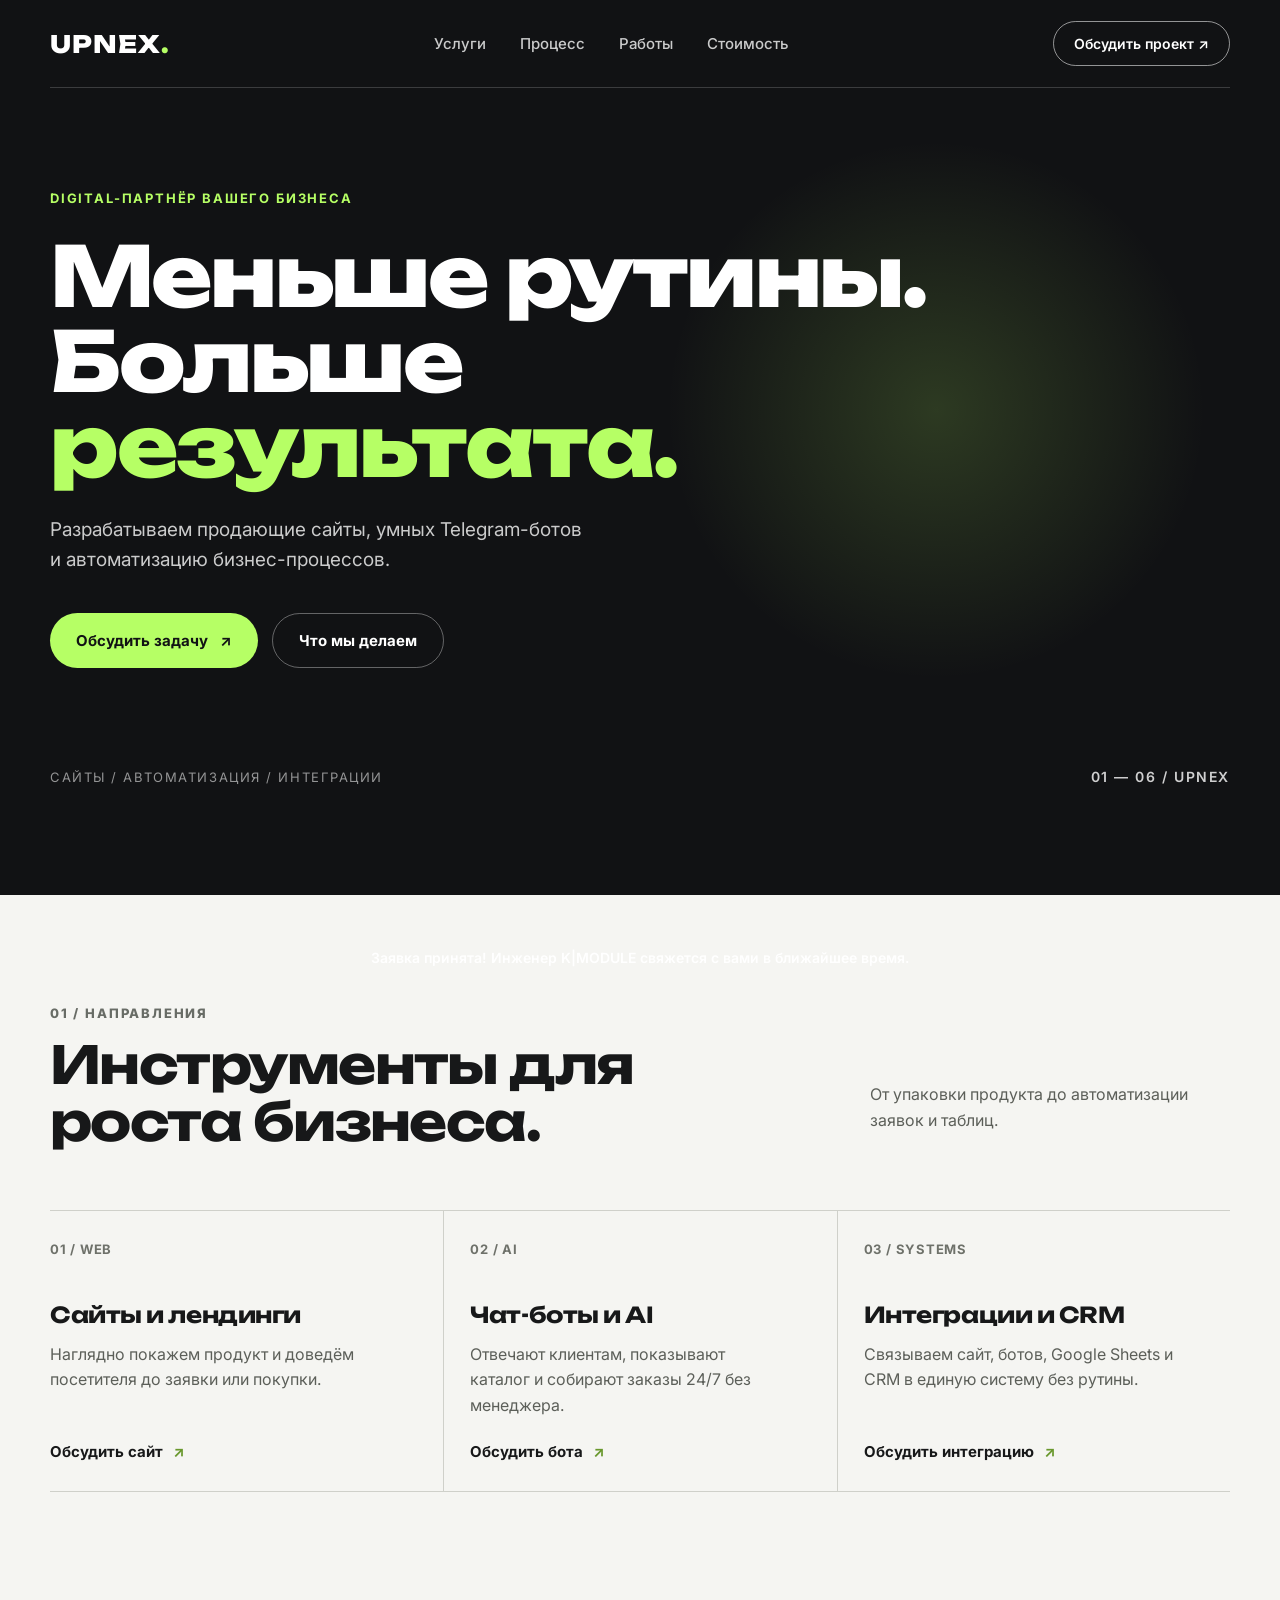
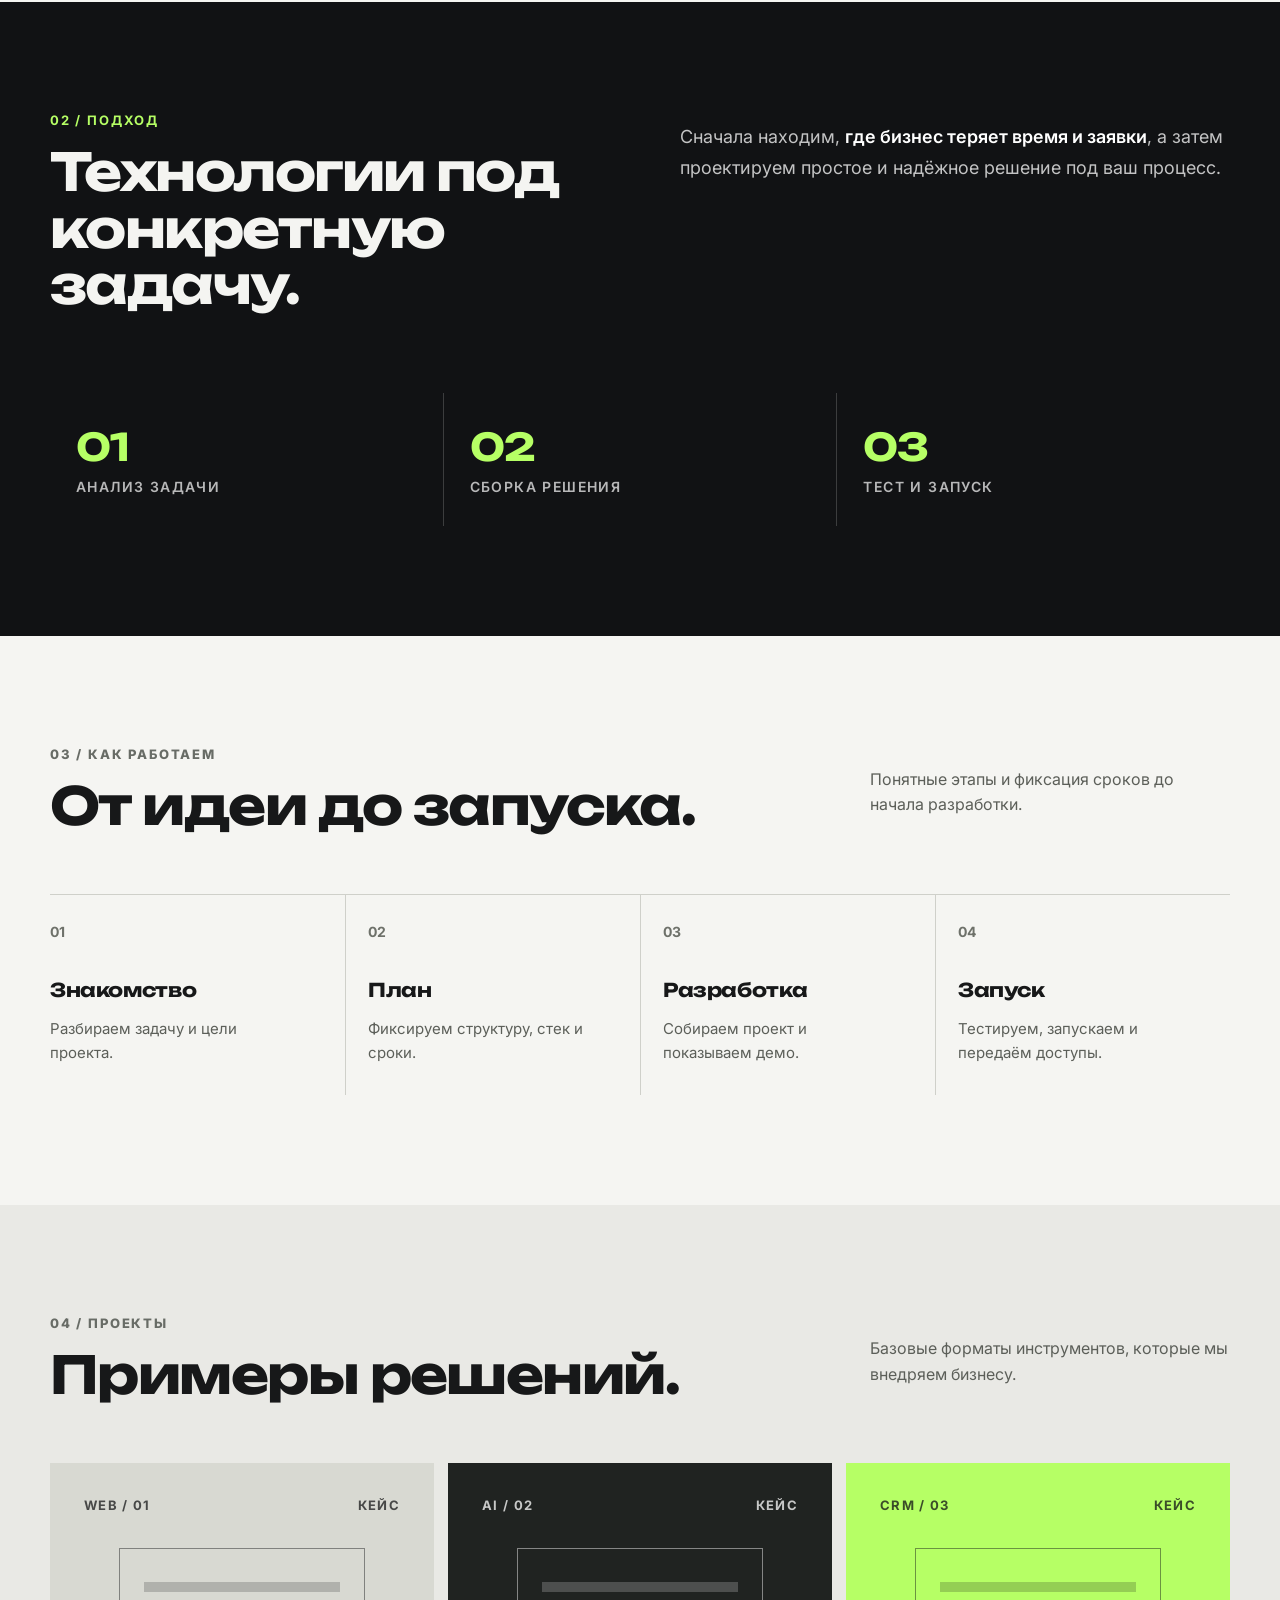
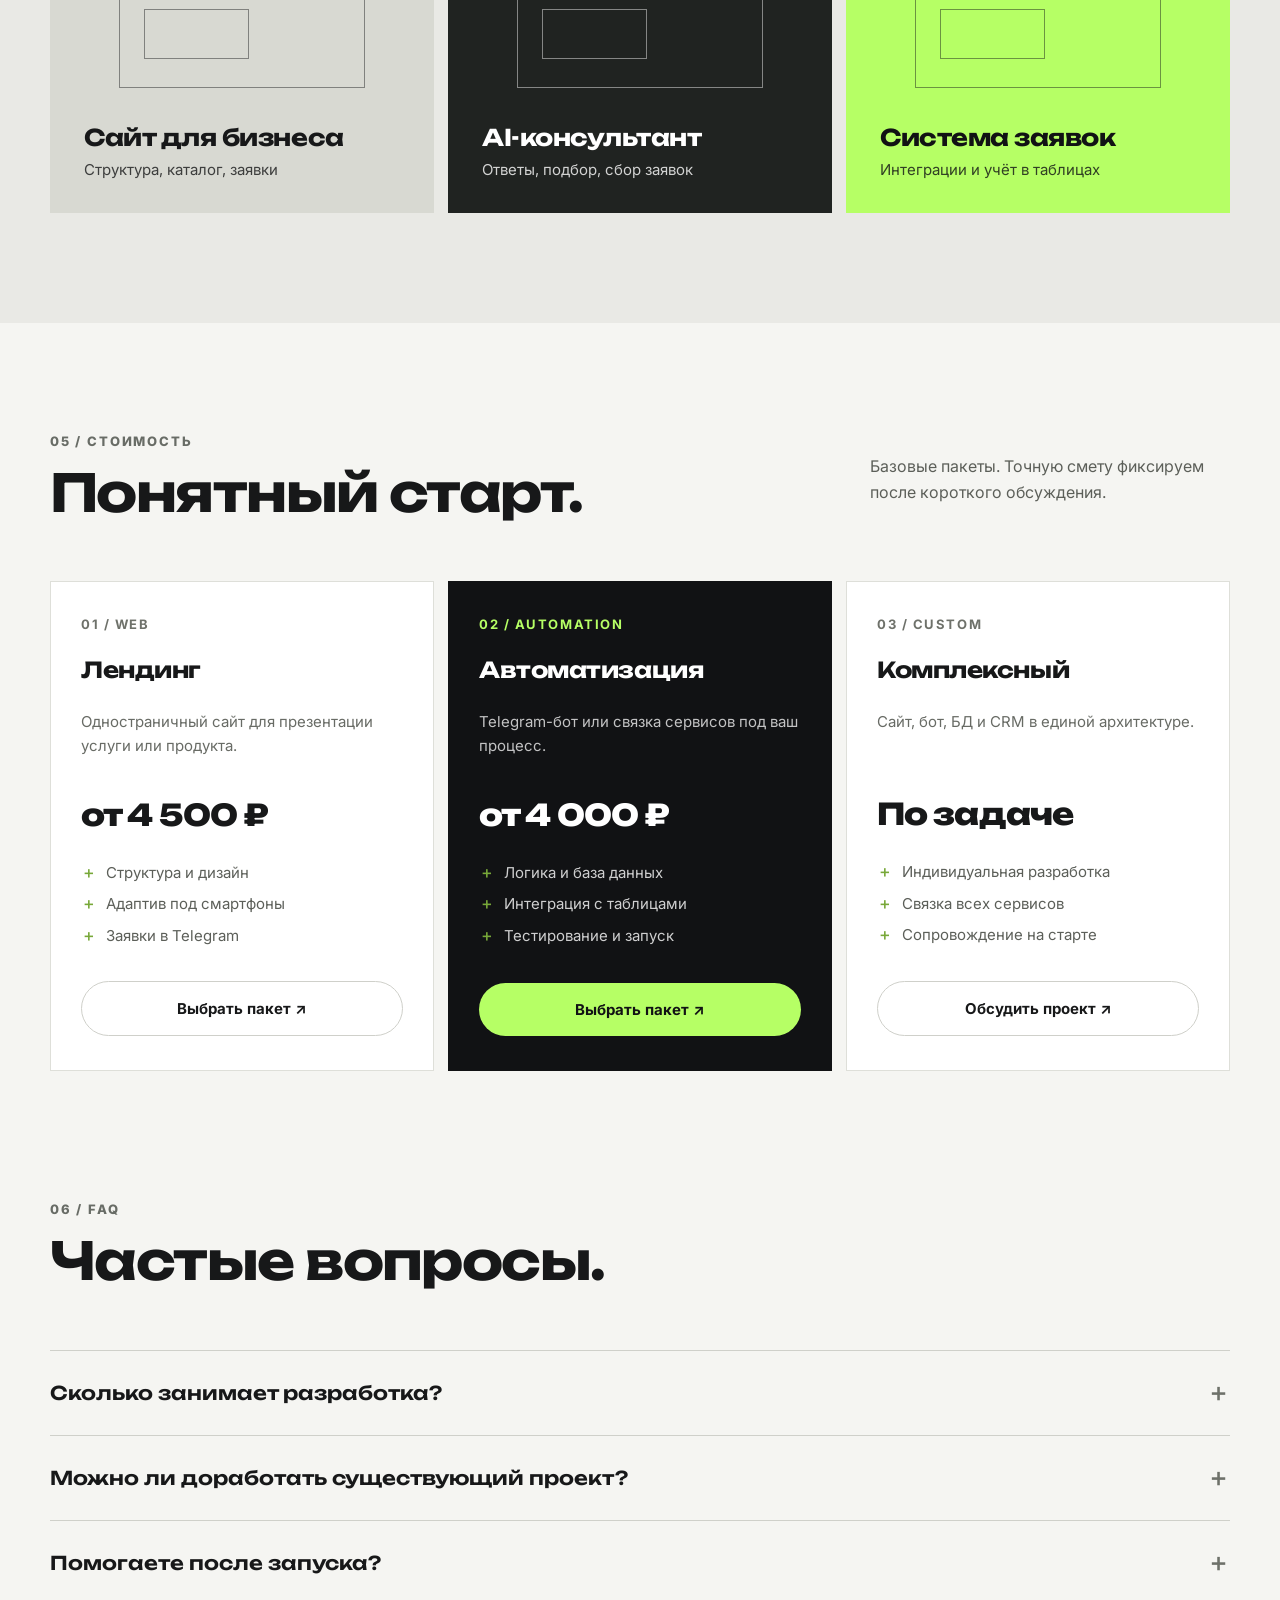
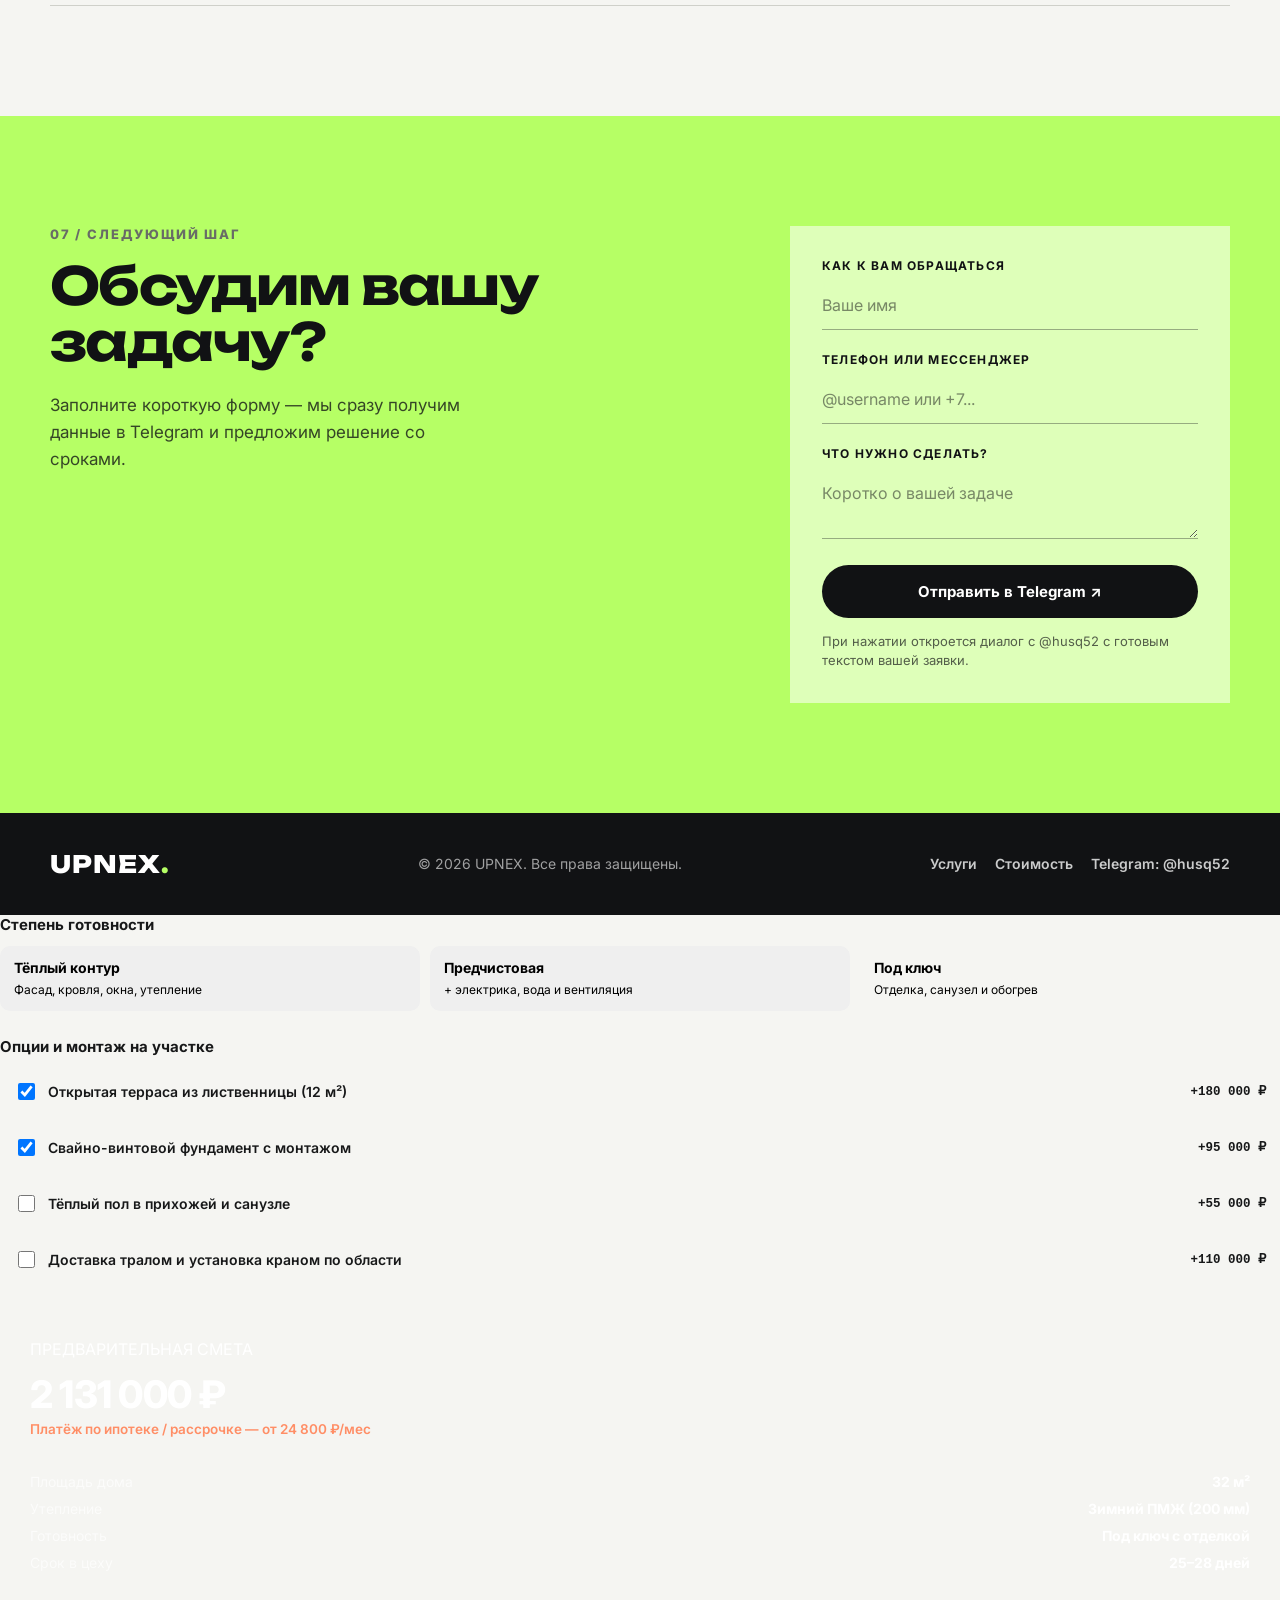
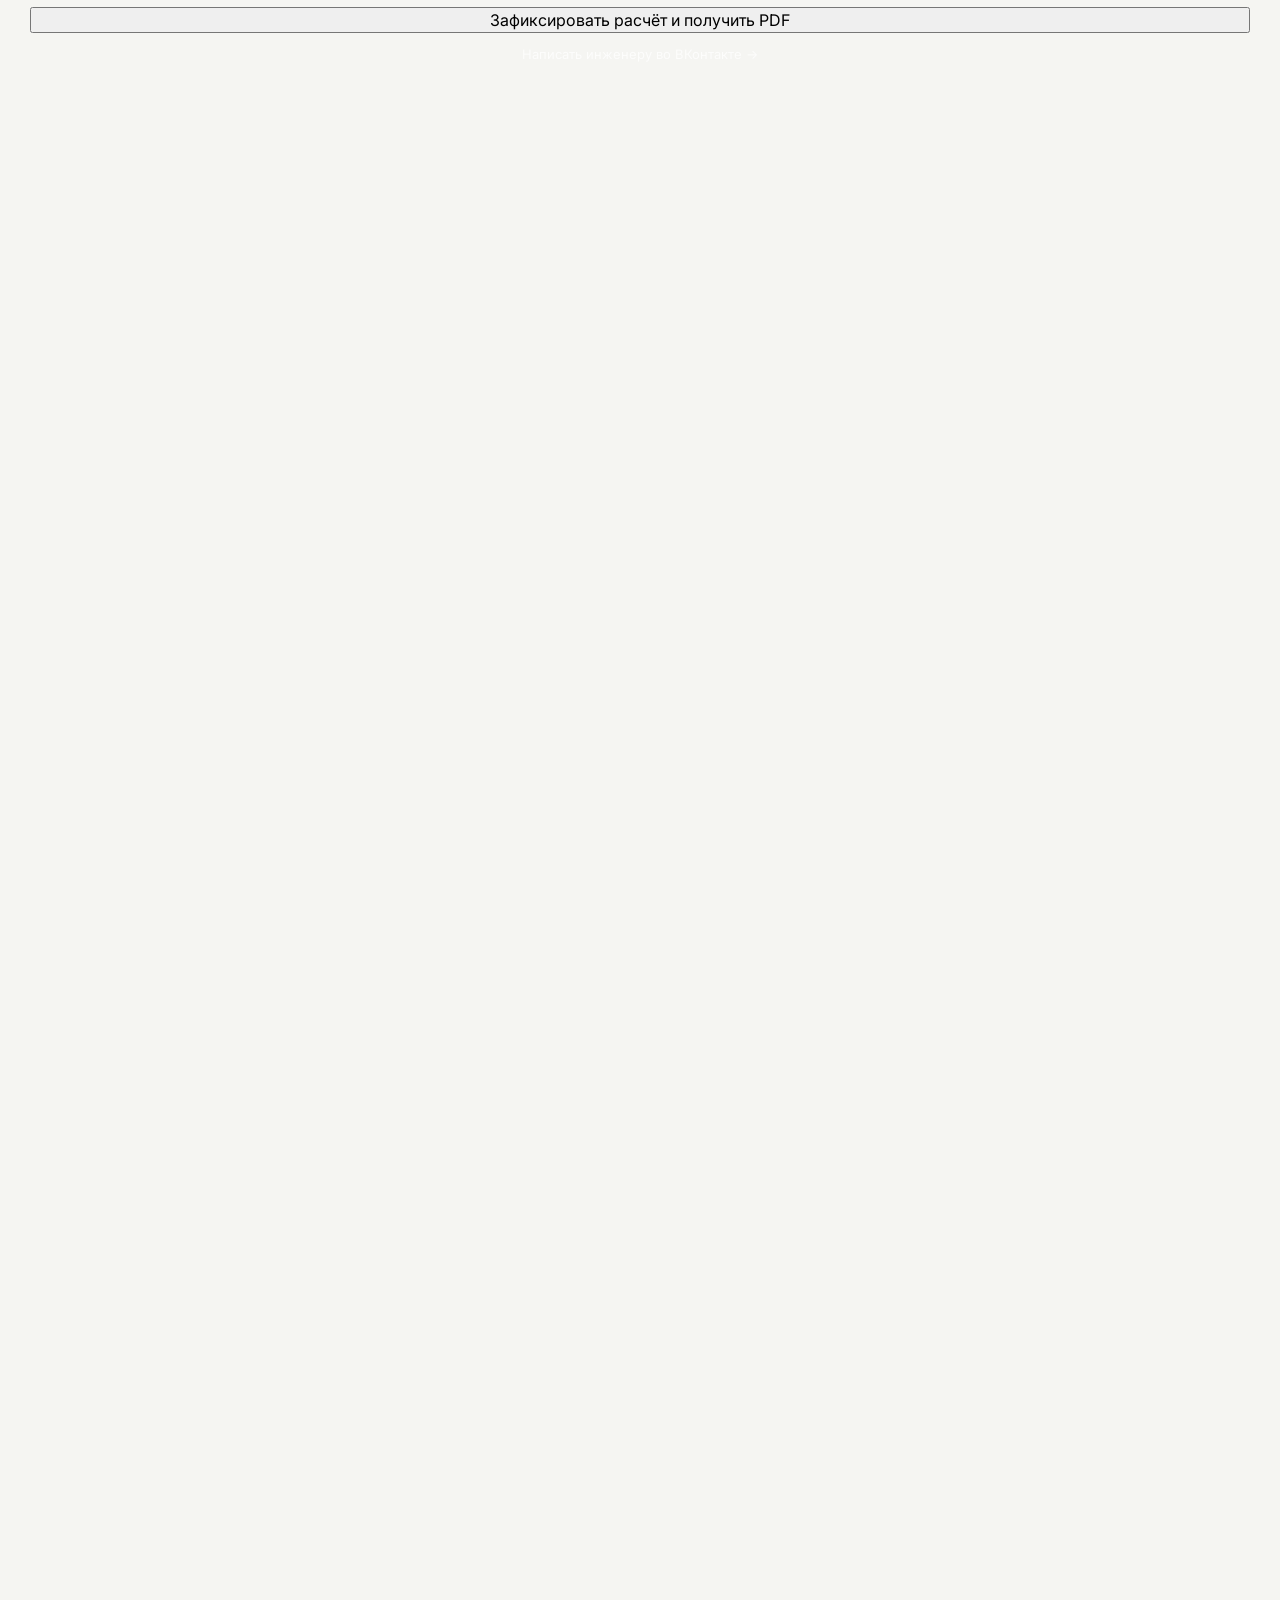
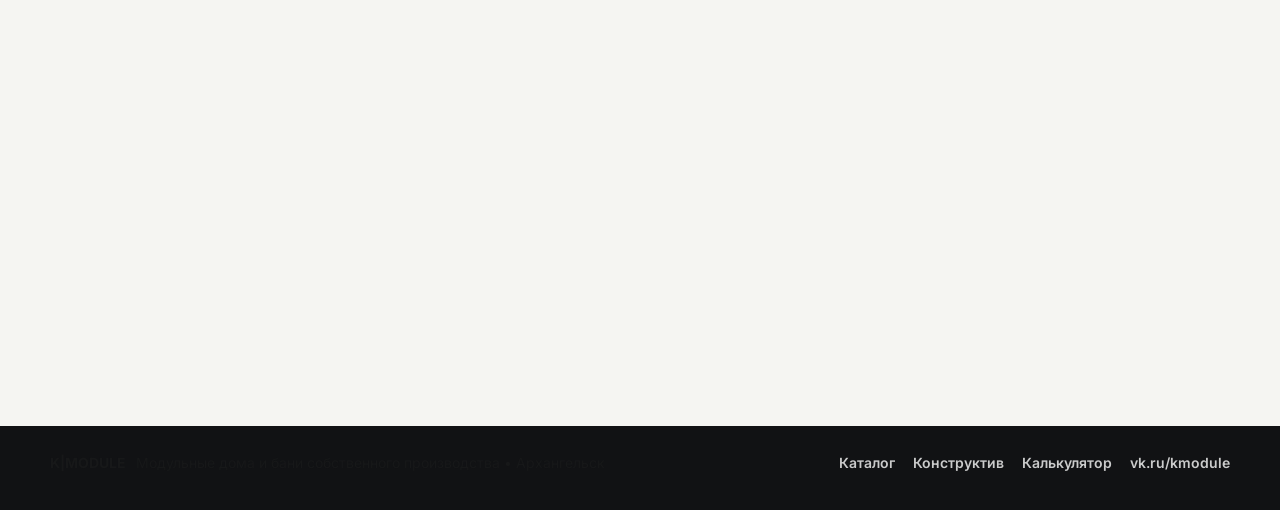
==== index.html @ 7cbc8af2 "Add files via upload" ====
<!DOCTYPE html>
<html lang="ru">
<head>
  <meta charset="UTF-8">
  <meta name="viewport" content="width=device-width, initial-scale=1.0">
  <meta name="description" content="UPNEX — сайты, лендинги и автоматизация бизнес-процессов.">
  <title>UPNEX — Digital, который работает</title>
  <link rel="preconnect" href="https://fonts.googleapis.com">
  <link rel="preconnect" href="https://fonts.gstatic.com" crossorigin>
  <link href="https://fonts.googleapis.com/css2?family=Inter:wght@400;500;600;700&family=Syne:wght@700;800&family=Unbounded:wght@600;700;800&display=swap" rel="stylesheet">
  <link rel="stylesheet" href="style.css">
</head>
<body>
<div id="app">
  <header>
    <div class="container nav">
      <a class="logo" href="#top">UPNEX<span>.</span></a>
      <nav class="nav-links">
        <a href="#services">Услуги</a>
        <a href="#process">Процесс</a>
        <a href="#cases">Работы</a>
        <a href="#prices">Стоимость</a>
      </nav>
      <a class="nav-cta tg-service-link" data-service="Обсуждение проекта" href="https://t.me/husq52" target="_blank" rel="noopener noreferrer">Обсудить проект ↗</a>
    </div>
  </header>

  <main id="top">
    <section class="hero">
      <div class="container">
        <div class="eyebrow">Digital-партнёр вашего бизнеса</div>
        <h1>Меньше рутины.<br>Больше <span>результата.</span></h1>
        <p class="hero-copy">Разрабатываем продающие сайты, умных Telegram-ботов и автоматизацию бизнес-процессов.</p>
        <div class="hero-actions">
          <a class="btn btn-primary tg-service-link" data-service="Консультация по задаче" href="https://t.me/husq52" target="_blank" rel="noopener noreferrer">Обсудить задачу <span>↗</span></a>
          <a class="btn btn-ghost" href="#services">Что мы делаем</a>
        </div>
        <div class="hero-bottom">
          <span>Сайты / Автоматизация / Интеграции</span>
          <span class="hero-index">01 — 06 / UPNEX</span>
        </div>
      </div>
    </section>

    <section class="section section-light" id="services">
      <div class="container">
        <div class="section-head">
          <div>
            <div class="kicker">01 / Направления</div>
            <h2>Инструменты для роста бизнеса.</h2>
          </div>
          <p class="section-intro">От упаковки продукта до автоматизации заявок и таблиц.</p>
        </div>
        <div class="services-grid">
          <article class="service">
            <div class="service-number">01 / WEB</div>
            <h3>Сайты и лендинги</h3>
            <p>Наглядно покажем продукт и доведём посетителя до заявки или покупки.</p>
            <a class="service-link tg-service-link" data-service="Сайты и лендинги" href="https://t.me/husq52" target="_blank" rel="noopener noreferrer">Обсудить сайт <span>↗</span></a>
          </article>
          <article class="service">
            <div class="service-number">02 / AI</div>
            <h3>Чат-боты и AI</h3>
            <p>Отвечают клиентам, показывают каталог и собирают заказы 24/7 без менеджера.</p>
            <a class="service-link tg-service-link" data-service="Чат-боты и AI" href="https://t.me/husq52" target="_blank" rel="noopener noreferrer">Обсудить бота <span>↗</span></a>
          </article>
          <article class="service">
            <div class="service-number">03 / SYSTEMS</div>
            <h3>Интеграции и CRM</h3>
            <p>Связываем сайт, ботов, Google Sheets и CRM в единую систему без рутины.</p>
            <a class="service-link tg-service-link" data-service="Интеграции и CRM" href="https://t.me/husq52" target="_blank" rel="noopener noreferrer">Обсудить интеграцию <span>↗</span></a>
          </article>
        </div>
      </div>
    </section>

    <section class="section section-dark">
      <div class="container">
        <div class="statement">
          <div>
            <div class="eyebrow">02 / Подход</div>
            <h2>Технологии под конкретную задачу.</h2>
          </div>
          <div class="statement-copy">Сначала находим, <strong>где бизнес теряет время и заявки</strong>, а затем проектируем простое и надёжное решение под ваш процесс.</div>
        </div>
        <div class="metrics">
          <div class="metric"><strong>01</strong><span>Анализ задачи</span></div>
          <div class="metric"><strong>02</strong><span>Сборка решения</span></div>
          <div class="metric"><strong>03</strong><span>Тест и запуск</span></div>
        </div>
      </div>
    </section>

    <section class="section section-light" id="process">
      <div class="container">
        <div class="section-head">
          <div>
            <div class="kicker">03 / Как работаем</div>
            <h2>От идеи до запуска.</h2>
          </div>
          <p class="section-intro">Понятные этапы и фиксация сроков до начала разработки.</p>
        </div>
        <div class="steps">
          <article class="step"><div class="step-no">01</div><h3>Знакомство</h3><p>Разбираем задачу и цели проекта.</p></article>
          <article class="step"><div class="step-no">02</div><h3>План</h3><p>Фиксируем структуру, стек и сроки.</p></article>
          <article class="step"><div class="step-no">03</div><h3>Разработка</h3><p>Собираем проект и показываем демо.</p></article>
          <article class="step"><div class="step-no">04</div><h3>Запуск</h3><p>Тестируем, запускаем и передаём доступы.</p></article>
        </div>
      </div>
    </section>

    <section class="section section-muted" id="cases">
      <div class="container">
        <div class="section-head">
          <div>
            <div class="kicker">04 / Проекты</div>
            <h2>Примеры решений.</h2>
          </div>
          <p class="section-intro">Базовые форматы инструментов, которые мы внедряем бизнесу.</p>
        </div>
        <div class="work-grid">
          <article class="work-card">
            <div class="work-top"><span>WEB / 01</span><span>Кейс</span></div>
            <div class="work-visual"></div>
            <div><h3>Сайт для бизнеса</h3><p>Структура, каталог, заявки</p></div>
          </article>
          <article class="work-card">
            <div class="work-top"><span>AI / 02</span><span>Кейс</span></div>
            <div class="work-visual"></div>
            <div><h3>AI-консультант</h3><p>Ответы, подбор, сбор заявок</p></div>
          </article>
          <article class="work-card">
            <div class="work-top"><span>CRM / 03</span><span>Кейс</span></div>
            <div class="work-visual"></div>
            <div><h3>Система заявок</h3><p>Интеграции и учёт в таблицах</p></div>
          </article>
        </div>
      </div>
    </section>

    <section class="section section-light" id="prices">
      <div class="container">
        <div class="section-head">
          <div>
            <div class="kicker">05 / Стоимость</div>
            <h2>Понятный старт.</h2>
          </div>
          <p class="section-intro">Базовые пакеты. Точную смету фиксируем после короткого обсуждения.</p>
        </div>
        <div class="pricing-grid">
          <article class="price-card">
            <div class="price-label">01 / Web</div>
            <h3>Лендинг</h3>
            <p class="price-desc">Одностраничный сайт для презентации услуги или продукта.</p>
            <div class="price">от 4 500 ₽</div>
            <ul>
              <li>Структура и дизайн</li>
              <li>Адаптив под смартфоны</li>
              <li>Заявки в Telegram</li>
            </ul>
            <a class="btn btn-ghost btn-light-card tg-service-link" data-service="Лендинг (от 4 500 ₽)" href="https://t.me/husq52" target="_blank" rel="noopener noreferrer">Выбрать пакет ↗</a>
          </article>
          <article class="price-card featured">
            <div class="price-label">02 / Automation</div>
            <h3>Автоматизация</h3>
            <p class="price-desc">Telegram-бот или связка сервисов под ваш процесс.</p>
            <div class="price">от 4 000 ₽</div>
            <ul>
              <li>Логика и база данных</li>
              <li>Интеграция с таблицами</li>
              <li>Тестирование и запуск</li>
            </ul>
            <a class="btn btn-primary tg-service-link" data-service="Автоматизация (от 4 000 ₽)" href="https://t.me/husq52" target="_blank" rel="noopener noreferrer">Выбрать пакет ↗</a>
          </article>
          <article class="price-card">
            <div class="price-label">03 / Custom</div>
            <h3>Комплексный</h3>
            <p class="price-desc">Сайт, бот, БД и CRM в единой архитектуре.</p>
            <div class="price">По задаче</div>
            <ul>
              <li>Индивидуальная разработка</li>
              <li>Связка всех сервисов</li>
              <li>Сопровождение на старте</li>
            </ul>
            <a class="btn btn-ghost btn-light-card tg-service-link" data-service="Комплексное решение" href="https://t.me/husq52" target="_blank" rel="noopener noreferrer">Обсудить проект ↗</a>
          </article>
        </div>
      </div>
    </section>

    <section class="section section-light section-faq">
      <div class="container">
        <div class="section-head">
          <div>
            <div class="kicker">06 / FAQ</div>
            <h2>Частые вопросы.</h2>
          </div>
        </div>
        <div class="faq-list">
          <div class="faq-item">
            <button class="faq-q"><span>Сколько занимает разработка?</span><span>＋</span></button>
            <div class="faq-a">Лендинг или базовый бот — от 2 до 5 дней. Точный срок называем до старта работ.</div>
          </div>
          <div class="faq-item">
            <button class="faq-q"><span>Можно ли доработать существующий проект?</span><span>＋</span></button>
            <div class="faq-a">Да. Обновим дизайн сайта, подключим базу данных SQLite, Google Sheets или CRM к вашему боту.</div>
          </div>
          <div class="faq-item">
            <button class="faq-q"><span>Помогаете после запуска?</span><span>＋</span></button>
            <div class="faq-a">Да. Передаём все исходники, помогаем с размещением на хостинге и остаёмся на связи.</div>
          </div>
        </div>
      </div>
    </section>

    <section class="contact" id="contact">
      <div class="container contact-layout">
        <div>
          <div class="kicker">07 / Следующий шаг</div>
          <h2>Обсудим вашу задачу?</h2>
          <p class="contact-copy">Заполните короткую форму — мы сразу получим данные в Telegram и предложим решение со сроками.</p>
        </div>
        <form class="form" id="leadForm">
          <label for="name">Как к вам обращаться</label>
          <input id="name" name="name" placeholder="Ваше имя" required>
          <label for="contactWay">Телефон или мессенджер</label>
          <input id="contactWay" name="contact" placeholder="@username или +7..." required>
          <label for="task">Что нужно сделать?</label>
          <textarea id="task" name="task" placeholder="Коротко о вашей задаче" required></textarea>
          <button class="btn" type="submit">Отправить в Telegram ↗</button>
          <div class="form-note">При нажатии откроется диалог с @husq52 с готовым текстом вашей заявки.</div>
        </form>
      </div>
    </section>
  </main>

  <footer>
    <div class="container footer-row">
      <a class="logo" href="#top">UPNEX<span>.</span></a>
      <div class="footer-meta">© 2026 UPNEX. Все права защищены.</div>
      <div class="footer-links">
        <a href="#services">Услуги</a>
        <a href="#prices">Стоимость</a>
        <a href="https://t.me/husq52" target="_blank" rel="noopener noreferrer">Telegram: @husq52</a>
      </div>
    </div>
  </footer>
</div>

<script>
var TG_USERNAME = "husq52";

// 1. Все кнопки услуг и пакетов ведут в @husq52 с нужным шаблоном текста
document.querySelectorAll(".tg-service-link").forEach(function (link) {
  var serviceName = link.getAttribute("data-service") || "Разработка проекта";
  var text = "Здравствуйте, заинтересовала данная услуга: " + serviceName + ", расскажите поподробнее по деталям и срокам";
  link.href = "https://t.me/" + TG_USERNAME + "?text=" + encodeURIComponent(text);
});

// 2. Раскрытие вопросов в FAQ
document.querySelectorAll(".faq-q").forEach(function (button) {
  button.addEventListener("click", function () {
    button.parentElement.classList.toggle("open");
  });
});

// 3. Нижняя форма собирает введённые данные и отправляет их в сообщение @husq52
var form = document.getElementById("leadForm");
form.addEventListener("submit", function (event) {
  event.preventDefault();
  var name = document.getElementById("name").value.trim();
  var contactWay = document.getElementById("contactWay").value.trim();
  var task = document.getElementById("task").value.trim();

  var formMessage = "Здравствуйте! Заявка с сайта UPNEX:\n\n" +
    "Имя: " + name + "\n" +
    "Контакт: " + contactWay + "\n" +
    "Задача: " + task;

  var tgUrl = "https://t.me/" + TG_USERNAME + "?text=" + encodeURIComponent(formMessage);
  window.open(tgUrl, "_blank");
});
</script>
</body>
</html>
      <div class="calc-block">
              <div class="calc-block-head">
                <span>Степень готовности</span>
              </div>
              <div class="choice-grid" id="finishGroup">
                <button type="button" class="choice-card" data-rate="42000" data-name="Тёплый контур">
                  <strong>Тёплый контур</strong>
                  <span>Фасад, кровля, окна, утепление</span>
                </button>
                <button type="button" class="choice-card" data-rate="49000" data-name="Предчистовая">
                  <strong>Предчистовая</strong>
                  <span>+ электрика, вода и вентиляция</span>
                </button>
                <button type="button" class="choice-card active" data-rate="58000" data-name="Под ключ с отделкой">
                  <strong>Под ключ</strong>
                  <span>Отделка, санузел и обогрев</span>
                </button>
              </div>
            </div>

            <div class="calc-block">
              <div class="calc-block-head">
                <span>Опции и монтаж на участке</span>
              </div>
              <div class="addons-stack" id="addonsList">
                <label class="addon-item">
                  <span class="addon-check">
                    <input type="checkbox" value="180000" checked />
                    <span>Открытая терраса из лиственницы (12 м²)</span>
                  </span>
                  <b>+180 000 ₽</b>
                </label>
                <label class="addon-item">
                  <span class="addon-check">
                    <input type="checkbox" value="95000" checked />
                    <span>Свайно-винтовой фундамент с монтажом</span>
                  </span>
                  <b>+95 000 ₽</b>
                </label>
                <label class="addon-item">
                  <span class="addon-check">
                    <input type="checkbox" value="55000" />
                    <span>Тёплый пол в прихожей и санузле</span>
                  </span>
                  <b>+55 000 ₽</b>
                </label>
                <label class="addon-item">
                  <span class="addon-check">
                    <input type="checkbox" value="110000" />
                    <span>Доставка тралом и установка краном по области</span>
                  </span>
                  <b>+110 000 ₽</b>
                </label>
              </div>
            </div>
          </div>

          <aside class="calc-receipt" aria-label="Итог расчёта">
            <div class="receipt-top">
              <span class="mono-tag dark">ПРЕДВАРИТЕЛЬНАЯ СМЕТА</span>
              <div class="receipt-sum" id="calcTotal">2 131 000 ₽</div>
              <div class="receipt-sub" id="calcMonthly">Платёж по ипотеке / рассрочке — от 24 800 ₽/мес</div>
            </div>

            <dl class="receipt-list">
              <div><dt>Площадь дома</dt><dd id="sumArea">32 м²</dd></div>
              <div><dt>Утепление</dt><dd id="sumSeason">Зимний ПМЖ (200 мм)</dd></div>
              <div><dt>Готовность</dt><dd id="sumFinish">Под ключ с отделкой</dd></div>
              <div><dt>Срок в цеху</dt><dd id="sumDays">25–28 дней</dd></div>
            </dl>

            <button type="button" class="btn-main receipt-btn" id="sendCalcBtn">
              Зафиксировать расчёт и получить PDF
            </button>
            <a href="https://vk.ru/kmodule" target="_blank" rel="noopener" class="receipt-vk">
              Написать инженеру во ВКонтакте →
            </a>
          </aside>
        </div>
      </div>
    </section>

    <!-- ================= ЭТАПЫ РАБОТЫ ================= -->
    <section class="section section-tinted" id="process">
      <div class="container">
        <div class="section-header reveal-up">
          <div>
            <span class="mono-eyebrow">04 / КАК МЫ РАБОТАЕМ</span>
            <h2>4 понятных этапа от визита в цех до ключей</h2>
          </div>
          <p class="section-note">
            Открытое производство в Архангельске — можно приехать на любом этапе сборки и проверить скрытые работы.
          </p>
        </div>

        <ol class="process-timeline reveal-up">
          <li>
            <span class="step-num">01</span>
            <h3>Встреча в цеху и договор</h3>
            <p>Смотрите готовые модули вживую, выбираете планировку и отделку. Фиксируем точную цену и сроки в договоре.</p>
          </li>
          <li>
            <span class="step-num">02</span>
            <h3>Сборка под крышей цеха</h3>
            <p>За 21–35 дней собираем сухой каркас, укладываем 200–250 мм базальта, ставим панорамные окна и разводим инженерку.</p>
          </li>
          <li>
            <span class="step-num">03</span>
            <h3>Сваи и монтаж за 1 день</h3>
            <p>Заранее монтируем свайное поле, затем привозим модули тралом и устанавливаем краном на участке за один световой день.</p>
          </li>
          <li>
            <span class="step-num">04</span>
            <h3>Подключение и выдача ключей</h3>
            <p>Подсоединяем воду, канализацию и электричество, проверяем герметичность стыков и передаём дом с гарантией.</p>
          </li>
        </ol>
      </div>
    </section>

    <!-- ================= ЗАПИСЬ В ЦЕХ И КОНТАКТЫ ================= -->
    <section class="section" id="contacts">
      <div class="container">
        <div class="workshop-box reveal-up">
          <div class="workshop-info">
            <span class="mono-eyebrow">05 / ПРОИЗВОДСТВО В АРХАНГЕЛЬСКЕ</span>
            <h2>Приезжайте в цех — покажем, как собираются дома изнутри</h2>
            <p>
              Никаких буклетных обещаний: вы увидите толщину доски, плотность утеплителя, качество сборки узлов и готовые модули перед отправкой заказчикам. Работаем по Архангельску, Северодвинску, Новодвинску и всей области.
            </p>

            <div class="workshop-links">
              <a href="https://vk.ru/kmodule" target="_blank" rel="noopener" class="btn-vk large">
                <svg viewBox="0 0 24 24"><path d="M13.162 18.994c.609 0 .858-.406.851-.915-.031-1.917.714-2.949 2.059-1.604 1.488 1.488 1.796 2.519 3.603 2.519h3.2c.808 0 1.126-.26 1.126-.668 0-.863-1.421-2.386-2.625-3.504-1.686-1.565-1.765-1.602-.313-3.486 1.801-2.339 4.157-5.336 2.073-5.336h-3.981c-.772 0-.828.435-1.103 1.083-.995 2.347-2.886 5.387-3.604 4.922-.751-.485-.407-2.406-.35-5.261.015-.754.011-1.271-1.141-1.539-.629-.145-1.241-.205-1.809-.205-2.273 0-3.841.953-2.95 1.119 1.571.293 1.42 3.692 1.054 5.16-.638 2.556-3.036-2.024-4.035-4.305-.241-.548-.315-.974-1.175-.974h-3.255c-.492 0-.787.16-.787.516 0 .602 2.96 6.72 5.786 9.77 2.756 2.975 5.48 2.708 7.376 2.708z"/></svg>
                <span>Сообщество vk.ru/kmodule</span>
              </a>
            </div>
          </div>

          <form class="lead-form" id="mainLeadForm">
            <h3>Записаться на просмотр или расчёт</h3>
            <p class="form-hint">Ответим в мессенджере или перезвоним в рабочее время без навязчивых звонков.</p>
            <input type="text" class="input-field" placeholder="Ваше имя" required />
            <input type="tel" class="input-field" placeholder="+7 (___) ___-__-__" required />
            <input type="text" class="input-field" id="leadCommentInput" placeholder="Какой проект интересен (например, K-32 Онега)" />
            <button type="submit" class="btn-main form-submit">Отправить заявку</button>
          </form>
        </div>
      </div>
    </section>
  </main>

  <footer class="site-footer">
    <div class="container footer-inner">
      <div class="footer-brand">
        <strong>K|MODULE</strong>
        <span>Модульные дома и бани собственного производства • Архангельск</span>
      </div>
      <div class="footer-links">
        <a href="#catalog">Каталог</a>
        <a href="#tech">Конструктив</a>
        <a href="#calculator">Калькулятор</a>
        <a href="https://vk.ru/kmodule" target="_blank" rel="noopener">vk.ru/kmodule</a>
      </div>
    </div>
  </footer>

  <!-- ================= МОДАЛЬНОЕ ОКНО ПРОЕКТА И ПЛАНИРОВКИ ================= -->
  <div class="modal-backdrop" id="projectModal" aria-hidden="true">
    <div class="modal-card" role="dialog" aria-modal="true" aria-labelledby="modalTitle">
      <button class="modal-close" id="closeModalBtn" aria-label="Закрыть">&times;</button>
      <span class="mono-eyebrow" id="modalCategory">Проект для ПМЖ</span>
      <h3 class="modal-title" id="modalTitle">K-32 «Онега»</h3>
      <p class="modal-sub" id="modalSubtitle">Габариты 8.0 × 4.0 м • Срок сборки 25 дней</p>

      <div class="modal-tabs">
        <button type="button" class="modal-tab active" data-view="photo">Внешний вид</button>
        <button type="button" class="modal-tab" data-view="plan">Схема планировки</button>
      </div>

      <div class="modal-preview" id="modalPreview"></div>

      <div class="modal-bottom">
        <div>
          <span class="modal-pkg" id="modalPkgLabel">Комплектация: Тёплый контур</span>
          <div class="modal-price" id="modalPrice">1 490 000 ₽</div>
        </div>
        <button type="button" class="btn-main" id="modalOrderBtn">Запросить смету по проекту</button>
      </div>
    </div>
  </div>

  <!-- Всплывающее уведомление -->
  <div class="toast" id="toast" role="status" aria-live="polite">
    Заявка принята! Инженер K|MODULE свяжется с вами в ближайшее время.
  </div>

  <!-- ================= СКРИПТЫ И АНИМАЦИИ ================= -->
  <script>
    const PROJECTS = [
      {
        id: 'k18',
        name: 'K-18 «Кенозеро»',
        category: 'dacha',
        categoryLabel: 'Дача и гостевой дом',
        badge: '1 модуль',
        hit: false,
        area: 18,
        dims: '6.0 × 3.0 м',
        days: '21 день',
        desc: 'Компактный тёплый модуль-студия для загородного участка, рыбалки или сдачи в аренду.',
        specs: ['Студия + кухня', 'Санузел с душем', 'Утепление 200 мм'],
        priceContour: 890000,
        priceTurnkey: 1180000,
        img: 'https://images.unsplash.com/photo-1449158743715-0a90ebb6d2d8?auto=format&fit=crop&w=900&q=80',
        rooms: [
          { name: 'Жилая зона + кухня', size: '13.5 м²', x: 24, y: 24, w: 312, h: 192 },
          { name: 'Санузел', size: '3.2 м²', x: 336, y: 24, w: 140, h: 114 },
          { name: 'Прихожая', size: '1.3 м²', x: 336, y: 138, w: 140, h: 78 }
        ]
      },
      {
        id: 'k32',
        name: 'K-32 «Онега»',
        category: 'pmzh',
        categoryLabel: 'Для семьи и ПМЖ',
        badge: 'Хит продаж',
        hit: true,
        area: 32,
        dims: '8.0 × 4.0 м',
        days: '25 дней',
        desc: 'Самая востребованная модель: изолированная спальня, кухня-гостиная с панорамой и полноценный санузел.',
        specs: ['1 спальня', 'Гостиная 15.4 м²', 'Панорамные окна', 'До −40 °C'],
        priceContour: 1490000,
        priceTurnkey: 1940000,
        img: 'https://images.unsplash.com/photo-1518780664697-55e3ad937233?auto=format&fit=crop&w=900&q=80',
        rooms: [
          { name: 'Кухня-гостиная', size: '15.4 м²', x: 24, y: 24, w: 256, h: 192 },
          { name: 'Спальня', size: '10.2 м²', x: 280, y: 24, w: 196, h: 122 },
          { name: 'Санузел + тамбур', size: '6.4 м²', x: 280, y: 146, w: 196, h: 70 }
        ]
      },
      {
        id: 'k48',
        name: 'K-48 «Двина»',
        category: 'pmzh',
        categoryLabel: 'Для семьи и ПМЖ',
        badge: '2 модуля',
        hit: false,
        area: 48,
        dims: '8.0 × 6.0 м',
        days: '30 дней',
        desc: 'Семейный дом из двух стыкуемых модулей с двумя отдельными спальнями и просторной гостиной.',
        specs: ['2 спальни', 'Гостиная 21 м²', 'Техпомещение', 'Утепление 200 мм'],
        priceContour: 2150000,
        priceTurnkey: 2790000,
        img: 'https://images.unsplash.com/photo-1512917774080-9991f1c4c750?auto=format&fit=crop&w=900&q=80',
        rooms: [
          { name: 'Кухня-гостиная', size: '21.0 м²', x: 24, y: 24, w: 236, h: 192 },
          { name: 'Спальня 1', size: '11.0 м²', x: 260, y: 24, w: 216, h: 96 },
          { name: 'Спальня 2', size: '10.5 м²', x: 260, y: 120, w: 136, h: 96 },
          { name: 'Санузел', size: '5.5 м²', x: 396, y: 120, w: 80, h: 96 }
        ]
      },
      {
        id: 'k64',
        name: 'K-64 «Беломорье»',
        category: 'pmzh',
        categoryLabel: 'Для семьи и ПМЖ',
        badge: '3 спальни',
        hit: false,
        area: 64,
        dims: '10.6 × 6.0 м',
        days: '35 дней',
        desc: 'Большой дом для постоянного проживания семьи с детьми: три спальни, котельная и выход на террасу.',
        specs: ['3 спальни', 'Гостиная 24.5 м²', 'Отдельная котельная'],
        priceContour: 2820000,
        priceTurnkey: 3650000,
        img: 'https://images.unsplash.com/photo-1600585154340-be6161a56a0c?auto=format&fit=crop&w=900&q=80',
        rooms: [
          { name: 'Кухня-гостиная', size: '24.5 м²', x: 24, y: 24, w: 226, h: 192 },
          { name: 'Мастер-спальня', size: '13.0 м²', x: 250, y: 24, w: 226, h: 92 },
          { name: 'Детская 1 + 2', size: '19.5 м²', x: 250, y: 116, w: 150, h: 100 },
          { name: 'СУ + котельная', size: '7.0 м²', x: 400, y: 116, w: 76, h: 100 }
        ]
      },
      {
        id: 'k22',
        name: 'K-22 «Тайга»',
        category: 'sauna',
        categoryLabel: 'Модульная баня',
        badge: 'Баня под ключ',
        hit: true,
        area: 22,
        dims: '7.0 × 3.1 м',
        days: '21 день',
        desc: 'Готовая северная баня с парной из липы, печью с закрытой каменкой, душевой и комнатой отдыха.',
        specs: ['Парная из липы', 'Печь с камнями', 'Комната отдыха 11.2 м²'],
        priceContour: 1050000,
        priceTurnkey: 1390000,
        img: 'https://images.unsplash.com/photo-1584622650111-993a426fbf0a?auto=format&fit=crop&w=900&q=80',
        rooms: [
          { name: 'Комната отдыха', size: '11.2 м²', x: 24, y: 24, w: 246, h: 192 },
          { name: 'Парная (липа)', size: '6.3 м²', x: 270, y: 24, w: 206, h: 110 },
          { name: 'Душевая + СУ', size: '4.5 м²', x: 270, y: 134, w: 206, h: 82 }
        ]
      },
      {
        id: 'k36',
        name: 'K-36 «Соловки»',
        category: 'sauna',
        categoryLabel: 'Дом-баня с террасой',
        badge: '2 в 1',
        hit: false,
        area: 36,
        dims: '9.0 × 4.0 м',
        days: '28 дней',
        desc: 'Универсальный формат для участка: жилая гостиная с кухней, парная и крытая терраса под общей кровлей.',
        specs: ['Жилая зона + парная', 'Крытая терраса 10 м²', 'Зимний контур'],
        priceContour: 1690000,
        priceTurnkey: 2190000,
        img: 'https://images.unsplash.com/photo-1542718610-a1d656d1884c?auto=format&fit=crop&w=900&q=80',
        rooms: [
          { name: 'Гостиная-кухня', size: '16.0 м²', x: 24, y: 24, w: 226, h: 192 },
          { name: 'Парная + душ', size: '10.0 м²', x: 250, y: 24, w: 126, h: 192 },
          { name: 'Крытая терраса', size: '10.0 м²', x: 376, y: 24, w: 100, h: 192 }
        ]
      }
    ];

    const TECH_DATA = {
      walls: {
        code: 'УЗЕЛ А • НАРУЖНАЯ СТЕНА',
        title: 'Перекрёстное базальтовое утепление 200 мм',
        desc: 'Закладываем плитный базальт высокой плотности в два перехлёстных слоя — перекрываем деревянные стойки и полностью убираем мостики холода.',
        layers: [
          ['Фасадный планкен / имитация бруса (сосна или лиственница)', '20 мм'],
          ['Вентилируемый зазор + супердиффузионная мембрана', '30 мм'],
          ['Основной слой базальтового утеплителя в каркасе', '150 мм'],
          ['Контр-утепление по бруску + проклеенная пароизоляция', '50 мм'],
          ['Внутренняя чистовая отделка (имитация бруса / ГКЛ)', '16 мм']
        ]
      },
      frame: {
        code: 'УЗЕЛ Б • НЕСУЩИЙ КАРКАС',
        title: 'Сухая строганая доска камерной сушки (12–14%)',
        desc: 'Влажная доска на морозе крутится и даёт щели. Мы работаем только с калиброванным сухим пиломатериалом: геометрия дома стабильна годами.',
        layers: [
          ['Стойки и обвязка из строганой доски 45×145 / 45×195 мм', 'ГОСТ'],
          ['Глубокое антисептирование нижней обвязки и лаг', 'Биозащита'],
          ['Усиленные металлические узлы для погрузки краном', 'Транспорт'],
          ['Мелкоячеистая оцинкованная сетка от грызунов снизу', 'Защита']
        ]
      },
      windows: {
        code: 'УЗЕЛ В • ОСТЕКЛЕНИЕ',
        title: 'Энергосберегающие панорамные теплопакеты',
        desc: 'Используем профиль 70 мм и двухкамерные стеклопакеты с напылением и аргоном: тепло остаётся в комнате, а на стёклах не выпадает конденсат.',
        layers: [
          ['Пятикамерный оконный профиль монтажной глубиной 70 мм', 'Класс А'],
          ['Двухкамерный стеклопакет 40 мм с мультифункциональным стеклом', 'Аргон'],
          ['Закалённые безопасные стёкла в витражах в пол', 'Устойчивость'],
          ['Тёплый монтаж по ГОСТ с паро- и гидроизоляционными лентами', 'Без продувания']
        ]
      },
      roof: {
        code: 'УЗЕЛ Г • ПОЛ И КРОВЛЯ',
        title: 'Утепление 250 мм под снеговую нагрузку Архангельска',
        desc: 'Поморье относится к IV снеговому району — стропила рассчитаны с запасом прочности, а 250 мм базальта в полу и кровле снижают расходы на отопление.',
        layers: [
          ['Кровля: кликфальц или металлочерепица толщиной 0.5 мм', 'Сталь'],
          ['Вентилируемый контрбрус и усиленная обрешётка', '50 мм'],
          ['Базальтовое утепление перекрытия пола и скатов кровли', '250 мм'],
          ['Черновой пол из влагостойкой берёзовой фанеры ФСФ 21 мм', 'Монолит']
        ]
      }
    };

    let currentFilter = 'all';
    let currentPkg = 'contour';
    let selectedProject = PROJECTS[1];
    let modalView = 'photo';

    const formatRub = (num) => num.toLocaleString('ru-RU') + ' ₽';

    /* ================= КАТАЛОГ ================= */
    function renderCatalog() {
      const grid = document.getElementById('catalogGrid');
      const filtered = currentFilter === 'all'
        ? PROJECTS
        : PROJECTS.filter(p => p.category === currentFilter);

      grid.innerHTML = filtered.map((p, index) => {
        const price = currentPkg === 'contour' ? p.priceContour : p.priceTurnkey;
        const pkgName = currentPkg === 'contour' ? 'тёплый контур' : 'под ключ с отделкой';
        return `
          <article class="house-card card-enter" style="animation-delay: ${index * 55}ms">
            <div class="card-media" onclick="openProjectModal('${p.id}')" role="button" tabindex="0">
              <img src="${p.img}" alt="${p.name}" loading="lazy" />
              <span class="card-badge ${p.hit ? 'hit' : ''}">${p.badge}</span>
              <span class="card-size-tag">${p.area} м² • ${p.dims}</span>
            </div>
            <div class="card-body">
              <div class="card-top">
                <span class="card-cat">${p.categoryLabel}</span>
                <span class="card-days">${p.days}</span>
              </div>
              <h3 class="card-title">${p.name}</h3>
              <p class="card-desc">${p.desc}</p>
              <div class="card-specs">
                ${p.specs.map(s => `<span>${s}</span>`).join('')}
              </div>
              <div class="card-footer">
                <div class="card-price">
                  <strong>${formatRub(price)}</strong>
                  <small>${pkgName}</small>
                </div>
                <button type="button" class="btn-card" onclick="openProjectModal('${p.id}')">
                  Планировка
                </button>
              </div>
            </div>
          </article>
        `;
      }).join('');
    }

    document.querySelectorAll('.filter-btn').forEach(btn => {
      btn.addEventListener('click', () => {
        document.querySelectorAll('.filter-btn').forEach(b => b.classList.remove('active'));
        btn.classList.add('active');
        currentFilter = btn.dataset.filter;
        renderCatalog();
      });
    });

    document.querySelectorAll('.pkg-btn').forEach(btn => {
      btn.addEventListener('click', () => {
        document.querySelectorAll('.pkg-btn').forEach(b => b.classList.remove('active'));
        btn.classList.add('active');
        currentPkg = btn.dataset.pkg;
        renderCatalog();
      });
    });

    /* ================= КОНСТРУКТИВ ================= */
    function renderTech(key) {
      const data = TECH_DATA[key];
      const box = document.getElementById('techDetailBox');
      box.classList.remove('fade-swap');
      void box.offsetWidth;
      box.classList.add('fade-swap');

      box.innerHTML = `
        <span class="tech-sheet-code">${data.code}</span>
        <h3>${data.title}</h3>
        <p>${data.desc}</p>
        <div class="layer-table">
          ${data.layers.map((l, i) => `
            <div class="layer-row">
              <span class="layer-idx">0${i + 1}</span>
              <div class="layer-name">${l[0]}</div>
              <span class="layer-val">${l[1]}</span>
            </div>
          `).join('')}
        </div>
      `;
    }

    document.querySelectorAll('.tech-tab').forEach(tab => {
      tab.addEventListener('click', () => {
        document.querySelectorAll('.tech-tab').forEach(t => t.classList.remove('active'));
        tab.classList.add('active');
        renderTech(tab.dataset.tech);
      });
    });

    /* ================= КАЛЬКУЛЯТОР С ПЛАВНОЙ АНИМАЦИЕЙ ЧИСЕЛ ================= */
    let calcState = {
      area: 32,
      seasonMult: 1,
      seasonName: 'Зимний ПМЖ (200 мм)',
      finishRate: 58000,
      finishName: 'Под ключ с отделкой'
    };

    let displayedTotal = 2131000;
    let totalAnimFrame = null;

    function animateTotal(target) {
      if (totalAnimFrame) cancelAnimationFrame(totalAnimFrame);
      const start = displayedTotal;
      const diff = target - start;
      const duration = 260;
      const startTime = performance.now();

      function step(now) {
        const progress = Math.min((now - startTime) / duration, 1);
        const eased = 1 - Math.pow(1 - progress, 3);
        const current = Math.round((start + diff * eased) / 1000) * 1000;
        document.getElementById('calcTotal').textContent = formatRub(current);
        if (progress < 1) {
          totalAnimFrame = requestAnimationFrame(step);
        } else {
          displayedTotal = target;
          document.getElementById('calcTotal').textContent = formatRub(target);
        }
      }
      totalAnimFrame = requestAnimationFrame(step);
    }

    function updateCalc(animate = true) {
      let addonsTotal = 0;
      document.querySelectorAll('#addonsList input:checked').forEach(cb => {
        addonsTotal += Number(cb.value);
      });

      const base = Math.round((calcState.area * calcState.finishRate * calcState.seasonMult) / 1000) * 1000;
      const total = base + addonsTotal;
      const monthly = Math.round(total / 86);
      const days = calcState.area <= 24 ? '21 день' : calcState.area <= 44 ? '25–28 дней' : '32–35 дней';

      document.getElementById('calcAreaDisplay').textContent = calcState.area + ' м²';
      if (animate) {
        animateTotal(total);
      } else {
        displayedTotal = total;
        document.getElementById('calcTotal').textContent = formatRub(total);
      }

      document.getElementById('calcMonthly').textContent = `Платёж по ипотеке / рассрочке — от ${formatRub(monthly)}/мес`;
      document.getElementById('sumArea').textContent = calcState.area + ' м²';
      document.getElementById('sumSeason').textContent = calcState.seasonName;
      document.getElementById('sumFinish').textContent = calcState.finishName;
      document.getElementById('sumDays').textContent = days;

      document.querySelectorAll('.preset-chip').forEach(chip => {
        chip.classList.toggle('active', Number(chip.dataset.area) === calcState.area);
      });
    }

    const areaRange = document.getElementById('calcAreaRange');
    areaRange.addEventListener('input', (e) => {
      calcState.area = Number(e.target.value);
      updateCalc(false);
    });

    document.querySelectorAll('.preset-chip').forEach(chip => {
      chip.addEventListener('click', () => {
        calcState.area = Number(chip.dataset.area);
        areaRange.value = calcState.area;
        updateCalc(true);
      });
    });

    document.querySelectorAll('#seasonGroup .choice-card').forEach(card => {
      card.addEventListener('click', () => {
        document.querySelectorAll('#seasonGroup .choice-card').forEach(c => c.classList.remove('active'));
        card.classList.add('active');
        calcState.seasonMult = Number(card.dataset.mult);
        calcState.seasonName = card.dataset.name;
        updateCalc(true);
      });
    });

    document.querySelectorAll('#finishGroup .choice-card').forEach(card => {
      card.addEventListener('click', () => {
        document.querySelectorAll('#finishGroup .choice-card').forEach(c => c.classList.remove('active'));
        card.classList.add('active');
        calcState.finishRate = Number(card.dataset.rate);
        calcState.finishName = card.dataset.name;
        updateCalc(true);
      });
    });

    document.querySelectorAll('#addonsList input').forEach(cb => {
      cb.addEventListener('change', () => updateCalc(true));
    });

    document.getElementById('sendCalcBtn').addEventListener('click', () => {
      const input = document.getElementById('leadCommentInput');
      input.value = `Расчёт из калькулятора: ${calcState.area} м², ${calcState.finishName} (~${formatRub(displayedTotal)})`;
      document.getElementById('contacts').scrollIntoView({ behavior: 'smooth' });
      setTimeout(() => input.focus(), 450);
    });

    /* ================= МОДАЛЬНОЕ ОКНО И ЧЕРТЁЖ ПЛАНИРОВКИ ================= */
    function renderModalPreview() {
      const container = document.getElementById('modalPreview');
      if (modalView === 'photo') {
        container.innerHTML = `<img src="${selectedProject.img}" alt="${selectedProject.name}" />`;
      } else {
        const roomsSvg = selectedProject.rooms.map(r => `
          <g>
            <rect x="${r.x}" y="${r.y}" width="${r.w}" height="${r.h}" fill="#FFFFFF" stroke="#161719" stroke-width="2.5" />
            <text x="${r.x + r.w / 2}" y="${r.y + r.h / 2 - 4}" text-anchor="middle" font-family="Manrope, sans-serif" font-size="13" font-weight="700" fill="#161719">${r.name}</text>
            <text x="${r.x + r.w / 2}" y="${r.y + r.h / 2 + 15}" text-anchor="middle" font-family="IBM Plex Mono, monospace" font-size="11.5" font-weight="600" fill="#D94B1A">${r.size}</text>
          </g>
        `).join('');

        container.innerHTML = `
          <svg viewBox="0 0 500 252" width="100%" height="100%" style="background:#F3F0E8;">
            <defs>
              <pattern id="gridPattern" width="20" height="20" patternUnits="userSpaceOnUse">
                <path d="M 20 0 L 0 0 0 20" fill="none" stroke="#E4DFD3" stroke-width="0.8"/>
              </pattern>
            </defs>
            <rect width="500" height="252" fill="url(#gridPattern)" />
            ${roomsSvg}
            <text x="250" y="239" text-anchor="middle" font-family="IBM Plex Mono, monospace" font-size="11" font-weight="600" fill="#5A5D63">
              ГАБАРИТЫ: ${selectedProject.dims} • ОБЩАЯ ПЛОЩАДЬ: ${selectedProject.area} М²
            </text>
          </svg>
        `;
      }
    }

    window.openProjectModal = function(id) {
      selectedProject = PROJECTS.find(p => p.id === id) || PROJECTS[0];
      modalView = 'photo';
      document.querySelectorAll('.modal-tab').forEach(t => t.classList.toggle('active', t.dataset.view === 'photo'));

      const price = currentPkg === 'contour' ? selectedProject.priceContour : selectedProject.priceTurnkey;
      const pkgText = currentPkg === 'contour' ? 'Тёплый контур' : 'Под ключ с отделкой';

      document.getElementById('modalCategory').textContent = selectedProject.categoryLabel;
      document.getElementById('modalTitle').textContent = selectedProject.name;
      document.getElementById('modalSubtitle').textContent = `Габариты ${selectedProject.dims} • Площадь ${selectedProject.area} м² • Сборка ${selectedProject.days}`;
      document.getElementById('modalPkgLabel').textContent = `Комплектация: ${pkgText}`;
      document.getElementById('modalPrice').textContent = formatRub(price);

      renderModalPreview();
      const modal = document.getElementById('projectModal');
      modal.classList.add('open');
      modal.setAttribute('aria-hidden', 'false');
    };

    function closeProjectModal() {
      const modal = document.getElementById('projectModal');
      modal.classList.remove('open');
      modal.setAttribute('aria-hidden', 'true');
    }

    document.querySelectorAll('.modal-tab').forEach(tab => {
      tab.addEventListener('click', () => {
        document.querySelectorAll('.modal-tab').forEach(t => t.classList.remove('active'));
        tab.classList.add('active');
        modalView = tab.dataset.view;
        renderModalPreview();
      });
    });

    document.getElementById('closeModalBtn').addEventListener('click', closeProjectModal);
    document.getElementById('projectModal').addEventListener('click', (e) => {
      if (e.target.id === 'projectModal') closeProjectModal();
    });
    document.addEventListener('keydown', (e) => {
      if (e.key === 'Escape') {
        closeProjectModal();
        closeDrawer();
      }
    });

    document.getElementById('modalOrderBtn').addEventListener('click', () => {
      closeProjectModal();
      const input = document.getElementById('leadCommentInput');
      input.value = `Интересует проект ${selectedProject.name} (${currentPkg === 'contour' ? 'Тёплый контур' : 'Под ключ'})`;
      document.getElementById('contacts').scrollIntoView({ behavior: 'smooth' });
      setTimeout(() => input.focus(), 450);
    });

    /* ================= МОБИЛЬНОЕ МЕНЮ ================= */
    const drawer = document.getElementById('mobileDrawer');
    function openDrawer() {
      drawer.classList.add('open');
      drawer.setAttribute('aria-hidden', 'false');
      document.body.style.overflow = 'hidden';
    }
    function closeDrawer() {
      drawer.classList.remove('open');
      drawer.setAttribute('aria-hidden', 'true');
      document.body.style.overflow = '';
    }

    document.getElementById('openDrawerBtn').addEventListener('click', openDrawer);
    document.getElementById('closeDrawerBtn').addEventListener('click', closeDrawer);
    drawer.addEventListener('click', (e) => {
      if (e.target === drawer) closeDrawer();
    });
    document.querySelectorAll('.drawer-link').forEach(link => {
      link.addEventListener('click', closeDrawer);
    });

    /* ================= СКРОЛЛ-АНИМАЦИИ, ПРОГРЕСС И ПОДСВЕТКА НАВИГАЦИИ ================= */
    const revealObserver = new IntersectionObserver((entries) => {
      entries.forEach(entry => {
        if (entry.isIntersecting) {
          entry.target.classList.add('is-visible');
          revealObserver.unobserve(entry.target);
        }
      });
    }, { threshold: 0.12 });

    document.querySelectorAll('.reveal-up').forEach(el => revealObserver.observe(el));

    const sections = ['catalog', 'tech', 'calculator', 'process', 'contacts'];
    const progressBar = document.getElementById('scrollProgress');
    const siteHeader = document.getElementById('siteHeader');

    window.addEventListener('scroll', () => {
      const scrollTop = window.scrollY;
      const docHeight = document.documentElement.scrollHeight - window.innerHeight;
      const pct = docHeight > 0 ? Math.min((scrollTop / docHeight) * 100, 100) : 0;
      progressBar.style.width = pct + '%';

      siteHeader.classList.toggle('scrolled', scrollTop > 20);

      const scrollPos = scrollTop + 170;
      let currentId = 'catalog';
      sections.forEach(id => {
        const el = document.getElementById(id);
        if (el && el.offsetTop <= scrollPos) {
          currentId = id;
        }
      });

      document.querySelectorAll('.nav-link, .quick-pill').forEach(link => {
        const href = link.getAttribute('href').replace('#', '');
        link.classList.toggle('active', href === currentId);
      });
    }, { passive: true });

    /* ================= ОТПРАВКА ФОРМЫ ================= */
    document.getElementById('mainLeadForm').addEventListener('submit', (e) => {
      e.preventDefault();
      const toast = document.getElementById('toast');
      toast.classList.add('show');
      e.target.reset();
      setTimeout(() => toast.classList.remove('show'), 4200);
    });

    renderCatalog();
    renderTech('walls');
    updateCalc(false);
  </script>
</body>
</html>
---- style.css ----
:root {
  --site-primary: #111214;
  --site-secondary: #e9e9e5;
  --site-background: #f5f5f2;
  --site-on-primary: #ffffff;
  --site-on-secondary: #171819;
  --site-on-background: #171819;
  --site-font-body: 'Inter', ui-sans-serif, system-ui, -apple-system, BlinkMacSystemFont, "Segoe UI", sans-serif;
  --site-font-heading: 'Unbounded', 'Syne', sans-serif;
  --site-heading-scale: 1;
  --site-spacing-scale: 1;
  --site-radius-scale: 1;
  --site-decoration-opacity: 1;
  color-scheme: light dark;
}

* {
  box-sizing: border-box;
}

html {
  scroll-behavior: smooth;
}

body {
  margin: 0;
  font-family: var(--site-font-body);
  background: light-dark(#f5f5f2, #101112);
  color: light-dark(#171819, #f4f4f1);
  font-size: 16px;
}

#app {
  min-height: 100vh;
  width: 100%;
  border-radius: 0;
  background-color: var(--site-background);
  color: var(--site-on-background);
  overflow: hidden;
}

a {
  color: inherit;
  text-decoration: none;
}

button,
input,
textarea,
select {
  font: inherit;
}

.container {
  width: min(1180px, calc(100% - 48px));
  margin: 0 auto;
}

header {
  position: absolute;
  top: 0;
  left: 0;
  width: 100%;
  z-index: 5;
  color: #fff;
}

.nav {
  height: 88px;
  display: flex;
  align-items: center;
  justify-content: space-between;
  border-bottom: 1px solid rgba(255, 255, 255, .18);
}

.logo {
  font-family: var(--site-font-heading);
  font-size: 24px;
  font-weight: 800;
  letter-spacing: .04em;
}

.logo span {
  color: #b6ff65;
}

.nav-links {
  display: flex;
  gap: 34px;
  align-items: center;
  font-size: 15px;
  font-weight: 500;
  color: rgba(255, 255, 255, .78);
}

.nav-links a:hover {
  color: #fff;
}

.nav-cta {
  border: 1px solid rgba(255, 255, 255, .55);
  padding: 13px 20px;
  border-radius: 999px;
  font-size: 14px;
  font-weight: 600;
  transition: background .2s, color .2s;
}

.nav-cta:hover {
  background: #fff;
  color: #111214;
}

.hero {
  min-height: 760px;
  padding: 190px 0 110px;
  color: #fff;
  background: #111214;
  position: relative;
  isolation: isolate;
}

.hero::before {
  content: "";
  position: absolute;
  z-index: -1;
  width: 560px;
  height: 560px;
  right: 5%;
  top: 130px;
  border-radius: 50%;
  background: radial-gradient(circle, rgba(182, 255, 101, .17), rgba(182, 255, 101, 0) 68%);
  opacity: var(--site-decoration-opacity);
}

.eyebrow {
  text-transform: uppercase;
  letter-spacing: .14em;
  font-size: 13px;
  font-weight: 700;
  color: #b6ff65;
}

.hero h1 {
  max-width: 980px;
  margin: 28px 0 26px;
  font-family: var(--site-font-heading);
  font-size: clamp(42px, 6.5vw, 84px);
  line-height: 1.02;
  letter-spacing: -.03em;
  font-weight: 800;
}

.hero h1 span {
  color: #b6ff65;
}

.hero-copy {
  max-width: 540px;
  color: rgba(255, 255, 255, .78);
  font-size: 19px;
  line-height: 1.6;
}

.hero-actions {
  display: flex;
  gap: 14px;
  margin-top: 38px;
  flex-wrap: wrap;
}

.btn {
  display: inline-flex;
  align-items: center;
  justify-content: center;
  gap: 12px;
  padding: 17px 26px;
  border-radius: 999px;
  font-size: 15px;
  font-weight: 700;
  transition: transform .2s, background .2s;
  cursor: pointer;
  border: 0;
}

.btn:hover {
  transform: translateY(-2px);
}

.btn-primary {
  background: #b6ff65;
  color: #111214;
}

.btn-ghost {
  color: #fff;
  border: 1px solid rgba(255, 255, 255, .35);
  background: transparent;
}

.btn-light-card {
  color: #171819;
  border-color: #cfd0ca;
}

.hero-bottom {
  margin-top: 100px;
  display: flex;
  justify-content: space-between;
  align-items: end;
  gap: 30px;
  color: rgba(255, 255, 255, .55);
  font-size: 13px;
  text-transform: uppercase;
  letter-spacing: .12em;
}

.hero-index {
  font-size: 14px;
  color: rgba(255, 255, 255, .8);
  font-weight: 600;
}

.section {
  padding: 110px 0;
}

.section-faq {
  padding-top: 20px;
}

.section-light {
  background: #f5f5f2;
  color: #171819;
}

.section-dark {
  background: #111214;
  color: #f4f4f1;
}

.section-muted {
  background: #e9e9e5;
  color: #171819;
}

.section-head {
  display: flex;
  justify-content: space-between;
  align-items: end;
  gap: 40px;
  margin-bottom: 60px;
}

.kicker {
  color: #686c66;
  text-transform: uppercase;
  letter-spacing: .14em;
  font-size: 13px;
  font-weight: 800;
}

h2 {
  font-family: var(--site-font-heading);
  margin: 16px 0 0;
  max-width: 740px;
  font-size: clamp(30px, 4.2vw, 52px);
  line-height: 1.08;
  letter-spacing: -.03em;
  font-weight: 700;
}

.section-intro {
  max-width: 360px;
  color: #5c5f59;
  line-height: 1.6;
  font-size: 16px;
}

.services-grid {
  display: grid;
  grid-template-columns: repeat(3, 1fr);
  border-top: 1px solid #cfd0ca;
}

.service {
  min-height: 280px;
  padding: 30px 26px 30px 0;
  border-bottom: 1px solid #cfd0ca;
  display: flex;
  flex-direction: column;
}

.service + .service {
  border-left: 1px solid #cfd0ca;
  padding-left: 26px;
}

.service-number {
  color: #6e716a;
  font-size: 13px;
  font-weight: 700;
  letter-spacing: .06em;
}

.service h3 {
  font-family: var(--site-font-heading);
  font-size: 22px;
  letter-spacing: -.02em;
  margin: 44px 0 14px;
}

.service p {
  max-width: 310px;
  color: #5c5f59;
  font-size: 16px;
  line-height: 1.6;
  margin: 0;
}

.service-link {
  display: inline-block;
  margin-top: auto;
  padding-top: 24px;
  font-size: 15px;
  font-weight: 700;
}

.service-link span {
  color: #69982d;
  margin-left: 6px;
}

.statement {
  display: grid;
  grid-template-columns: 1fr 1fr;
  gap: 80px;
  align-items: start;
}

.statement h2 {
  max-width: 600px;
}

.statement-copy {
  padding-top: 10px;
  color: rgba(255, 255, 255, .75);
  font-size: 18px;
  line-height: 1.7;
}

.statement-copy strong {
  color: #fff;
  font-weight: 600;
}

.metrics {
  display: grid;
  grid-template-columns: repeat(3, 1fr);
  gap: 1px;
  background: rgba(255, 255, 255, .18);
  margin-top: 80px;
}

.metric {
  background: #111214;
  padding: 30px 26px;
}

.metric strong {
  font-family: var(--site-font-heading);
  display: block;
  font-size: 38px;
  letter-spacing: -.03em;
  color: #b6ff65;
  margin-bottom: 6px;
}

.metric span {
  color: rgba(255, 255, 255, .7);
  font-size: 14px;
  text-transform: uppercase;
  letter-spacing: .1em;
  font-weight: 600;
}

.steps {
  display: grid;
  grid-template-columns: repeat(4, 1fr);
  border-top: 1px solid #cfd0ca;
}

.step {
  padding: 28px 22px 10px 0;
  min-height: 200px;
}

.step + .step {
  border-left: 1px solid #cfd0ca;
  padding-left: 22px;
}

.step-no {
  font-size: 14px;
  font-weight: 700;
  color: #6e716a;
}

.step h3 {
  font-family: var(--site-font-heading);
  font-size: 19px;
  margin: 38px 0 12px;
  letter-spacing: -.02em;
}

.step p {
  color: #5c5f59;
  font-size: 15px;
  line-height: 1.6;
  max-width: 230px;
}

.work-card {
  background: #d8d9d2;
  min-height: 350px;
  padding: 34px;
  display: flex;
  flex-direction: column;
  justify-content: space-between;
  position: relative;
  overflow: hidden;
}

.work-card:nth-child(2) {
  background: #202321;
  color: #fff;
}

.work-card:nth-child(3) {
  background: #b6ff65;
  color: #111214;
}

.work-top {
  display: flex;
  justify-content: space-between;
  font-size: 13px;
  font-weight: 700;
  text-transform: uppercase;
  letter-spacing: .1em;
  opacity: .75;
}

.work-visual {
  align-self: center;
  width: 78%;
  height: 140px;
  border: 1px solid currentColor;
  opacity: .45;
  position: relative;
}

.work-visual::before {
  content: "";
  position: absolute;
  left: 10%;
  right: 10%;
  top: 24%;
  height: 10px;
  background: currentColor;
  opacity: .45;
}

.work-visual::after {
  content: "";
  position: absolute;
  left: 10%;
  top: 43%;
  width: 42%;
  height: 48px;
  border: 1px solid currentColor;
}

.work-card h3 {
  font-family: var(--site-font-heading);
  font-size: 23px;
  letter-spacing: -.02em;
  margin: 0;
}

.work-card p {
  font-size: 15px;
  opacity: .8;
  margin: 8px 0 0;
}

.work-grid {
  display: grid;
  grid-template-columns: repeat(3, 1fr);
  gap: 14px;
}

.pricing-grid {
  display: grid;
  grid-template-columns: repeat(3, 1fr);
  gap: 14px;
  align-items: stretch;
}

.price-card {
  padding: 34px 30px;
  background: #fff;
  border: 1px solid #dedfd9;
  min-height: 380px;
  display: flex;
  flex-direction: column;
}

.price-card.featured {
  background: #111214;
  color: #fff;
  border-color: #111214;
}

.price-label {
  color: #6e716a;
  text-transform: uppercase;
  letter-spacing: .12em;
  font-size: 13px;
  font-weight: 700;
}

.price-card.featured .price-label {
  color: #b6ff65;
}

.price-card h3 {
  font-family: var(--site-font-heading);
  font-size: 22px;
  letter-spacing: -.02em;
  margin: 24px 0 12px;
}

.price-desc {
  color: #686b65;
  font-size: 15px;
  line-height: 1.55;
  min-height: 46px;
}

.price-card.featured .price-desc {
  color: rgba(255, 255, 255, .75);
}

.price {
  font-family: var(--site-font-heading);
  font-size: 30px;
  letter-spacing: -.03em;
  margin: 24px 0;
  font-weight: 800;
}

.price-card ul {
  list-style: none;
  padding: 0;
  margin: 0 0 30px;
  color: #5c5f59;
  font-size: 15px;
  line-height: 2.1;
}

.price-card.featured ul {
  color: rgba(255, 255, 255, .8);
}

.price-card li::before {
  content: "＋";
  color: #78a839;
  margin-right: 10px;
  font-weight: 700;
}

.price-card .btn {
  margin-top: auto;
}

.faq-list {
  border-top: 1px solid #cfd0ca;
}

.faq-item {
  border-bottom: 1px solid #cfd0ca;
}

.faq-q {
  font-family: var(--site-font-heading);
  width: 100%;
  padding: 26px 0;
  border: 0;
  background: transparent;
  display: flex;
  justify-content: space-between;
  align-items: center;
  text-align: left;
  cursor: pointer;
  font-size: 19px;
  font-weight: 600;
  color: inherit;
}

.faq-q span:last-child {
  font-size: 24px;
  color: #6e716a;
  transition: transform .2s;
}

.faq-a {
  display: none;
  max-width: 680px;
  color: #5c5f59;
  font-size: 16px;
  line-height: 1.65;
  padding: 0 0 26px;
}

.faq-item.open .faq-a {
  display: block;
}

.faq-item.open .faq-q span:last-child {
  transform: rotate(45deg);
}

.contact {
  background: #b6ff65;
  color: #111214;
  padding: 110px 0;
}

.contact-layout {
  display: grid;
  grid-template-columns: 1fr 440px;
  gap: 70px;
  align-items: start;
}

.contact h2 {
  max-width: 620px;
}

.contact-copy {
  margin-top: 22px;
  color: rgba(17, 18, 20, .78);
  font-size: 17px;
  line-height: 1.6;
  max-width: 420px;
}

.form {
  background: rgba(255, 255, 255, .55);
  padding: 32px;
}

.form label {
  display: block;
  font-size: 12px;
  font-weight: 700;
  text-transform: uppercase;
  letter-spacing: .1em;
  margin: 0 0 8px;
}

.form input,
.form textarea,
.form select {
  width: 100%;
  padding: 14px 0;
  margin-bottom: 22px;
  border: 0;
  border-bottom: 1px solid rgba(17, 18, 20, .35);
  background: transparent;
  color: #111214;
  outline: none;
  border-radius: 0;
  font-size: 16px;
}

.form input::placeholder,
.form textarea::placeholder {
  color: rgba(17, 18, 20, .5);
}

.form textarea {
  resize: vertical;
  min-height: 70px;
}

.form .btn {
  width: 100%;
  background: #111214;
  color: #fff;
  font-size: 15px;
}

.form-note {
  font-size: 13px;
  line-height: 1.5;
  color: rgba(17, 18, 20, .68);
  margin-top: 14px;
}

footer {
  background: #111214;
  color: #fff;
  padding: 36px 0;
}

.footer-row {
  display: flex;
  justify-content: space-between;
  align-items: center;
  gap: 24px;
}

.footer-meta {
  color: rgba(255, 255, 255, .6);
  font-size: 14px;
}

.footer-links {
  display: flex;
  gap: 24px;
  color: rgba(255, 255, 255, .78);
  font-size: 14px;
}

.footer-links a:hover {
  color: #fff;
}

@media (max-width: 800px) {
  .container {
    width: min(100% - 36px, 600px);
  }
  .nav {
    height: 74px;
  }
  .nav-links {
    display: none;
  }
  .hero {
    min-height: 680px;
    padding: 150px 0 70px;
  }
  .hero h1 {
    font-size: clamp(34px, 10vw, 56px);
  }
  .hero-bottom {
    margin-top: 70px;
  }
  .section {
    padding: 80px 0;
  }
  .section-head,
  .statement,
  .contact-layout {
    display: block;
  }
  .section-intro {
    margin-top: 20px;
  }
  .services-grid,
  .work-grid,
  .pricing-grid {
    grid-template-columns: 1fr;
  }
  .service {
    min-height: 210px;
    padding: 24px 0;
  }
  .service + .service {
    border-left: 0;
    padding-left: 0;
  }
  .service h3 {
    margin-top: 28px;
  }
  .statement-copy {
    margin-top: 26px;
  }
  .metrics {
    grid-template-columns: 1fr;
    margin-top: 50px;
  }
  .metric {
    padding: 24px;
  }
  .steps {
    grid-template-columns: 1fr 1fr;
  }
  .step {
    min-height: 180px;
  }
  .step:nth-child(3) {
    border-left: 0;
    padding-left: 0;
  }
  .work-card {
    min-height: 290px;
  }
  .price-card {
    min-height: auto;
  }
  .contact-layout .form {
    margin-top: 38px;
  }
  .footer-row {
    align-items: flex-start;
    flex-direction: column;
  }
}

@media (prefers-color-scheme: dark) {
  body {
    background: #101112;
  }
}
var(--ink);
}

.filter-btn.active {
  background: var(--ink);
  border-color: var(--ink);
  color: #fff;
}

.pkg-switch {
  display: inline-flex;
  background: var(--bg-tint);
  padding: 4px;
  border-radius: 9px;
  border: 1px solid var(--line);
  align-self: flex-start;
}

.pkg-btn {
  padding: 8px 14px;
  border-radius: 6px;
  font-size: 13px;
  font-weight: 700;
  color: var(--ink-soft);
  transition: all 0.2s ease;
}

.pkg-btn.active {
  background: var(--surface);
  color: var(--ink);
  box-shadow: 0 2px 8px rgba(0, 0, 0, 0.08);
}

.catalog-grid {
  display: grid;
  grid-template-columns: 1fr;
  gap: 22px;
}

@media (min-width: 680px) {
  .catalog-grid {
    grid-template-columns: repeat(2, 1fr);
  }
}

@media (min-width: 1060px) {
  .catalog-grid {
    grid-template-columns: repeat(3, 1fr);
  }
}

.house-card {
  background: var(--surface);
  border: 1px solid var(--line);
  border-radius: var(--radius-lg);
  overflow: hidden;
  display: flex;
  flex-direction: column;
  transition: transform 0.22s ease, box-shadow 0.22s ease, border-color 0.22s ease;
}

.house-card:hover {
  transform: translateY(-4px);
  border-color: var(--line-strong);
  box-shadow: var(--shadow-card);
}

.card-media {
  position: relative;
  aspect-ratio: 16 / 10;
  background: #232528;
  overflow: hidden;
  cursor: pointer;
}

.card-media img {
  width: 100%;
  height: 100%;
  object-fit: cover;
  transition: transform 0.45s ease;
}

.house-card:hover .card-media img {
  transform: scale(1.04);
}

.card-badge {
  position: absolute;
  top: 12px;
  left: 12px;
  padding: 5px 10px;
  border-radius: 6px;
  font-size: 12px;
  font-weight: 700;
  background: rgba(22, 23, 25, 0.85);
  color: #fff;
}

.card-badge.hit {
  background: var(--brand);
}

.card-size-tag {
  position: absolute;
  bottom: 12px;
  right: 12px;
  font-family: 'IBM Plex Mono', monospace;
  font-size: 11.5px;
  font-weight: 600;
  padding: 5px 9px;
  border-radius: 6px;
  background: rgba(255, 255, 255, 0.94);
  color: var(--ink);
}

.card-body {
  padding: 20px;
  display: flex;
  flex-direction: column;
  flex-grow: 1;
}

.card-top {
  display: flex;
  justify-content: space-between;
  align-items: center;
  gap: 8px;
  font-size: 12.5px;
  color: var(--ink-soft);
  margin-bottom: 6px;
}

.card-days {
  font-family: 'IBM Plex Mono', monospace;
  font-weight: 600;
  color: var(--ink);
}

.card-title {
  font-size: 20px;
  font-weight: 800;
  margin-bottom: 8px;
}

.card-desc {
  font-size: 14px;
  color: var(--ink-soft);
  margin-bottom: 16px;
}

.card-specs {
  display: flex;
  flex-wrap: wrap;
  gap: 6px;
  margin-bottom: 18px;
}

.card-specs span {
  font-size: 12px;
  font-weight: 600;
  padding: 4px 9px;
  border-radius: 6px;
  background: var(--bg);
  border: 1px solid var(--line);
}

.card-footer {
  margin-top: auto;
  padding-top: 15px;
  border-top: 1px solid var(--line);
  display: flex;
  align-items: center;
  justify-content: space-between;
  gap: 12px;
}

.card-price strong {
  display: block;
  font-size: 21px;
  font-weight: 800;
  line-height: 1.15;
}

.card-price small {
  font-size: 12px;
  color: var(--ink-soft);
}

.btn-card {
  padding: 10px 15px;
  border-radius: 8px;
  background: var(--ink);
  color: #fff;
  font-size: 13px;
  font-weight: 700;
  transition: background 0.2s ease;
}

.btn-card:hover {
  background: var(--brand);
}

/* ================= КОНСТРУКТИВ ================= */
.tech-board {
  display: grid;
  grid-template-columns: 1fr;
  gap: 24px;
}

@media (min-width: 920px) {
  .tech-board {
    grid-template-columns: 0.92fr 1.08fr;
    gap: 36px;
    align-items: start;
  }
}

.tech-nav {
  display: flex;
  flex-direction: column;
  gap: 10px;
}

.tech-tab {
  text-align: left;
  padding: 16px 18px;
  border-radius: var(--radius-md);
  background: var(--dark-panel);
  border: 1px solid var(--dark-line);
  transition: border-color 0.2s ease, background 0.2s ease;
}

.tech-tab:hover {
  border-color: rgba(255, 255, 255, 0.28);
}

.tech-tab.active {
  background: #252930;
  border-color: var(--brand);
}

.tech-code {
  display: inline-block;
  font-family: 'IBM Plex Mono', monospace;
  font-size: 11px;
  font-weight: 600;
  color: #FF8E66;
  margin-bottom: 4px;
}

.tech-tab strong {
  display: block;
  font-size: 16px;
  margin-bottom: 3px;
}

.tech-tab small {
  display: block;
  font-size: 13px;
  color: rgba(255, 255, 255, 0.68);
}

.tech-spec-sheet {
  background: var(--dark-panel);
  border: 1px solid var(--dark-line);
  border-radius: var(--radius-lg);
  padding: 24px;
}

@media (min-width: 768px) {
  .tech-spec-sheet {
    padding: 30px;
  }
}

.tech-sheet-code {
  display: inline-block;
  font-family: 'IBM Plex Mono', monospace;
  font-size: 11.5px;
  color: #FF8E66;
  margin-bottom: 8px;
}

.tech-spec-sheet h3 {
  font-size: 22px;
  margin-bottom: 10px;
}

.tech-spec-sheet p {
  font-size: 15px;
  color: rgba(255, 255, 255, 0.78);
  margin-bottom: 20px;
}

.layer-table {
  display: flex;
  flex-direction: column;
  gap: 8px;
}

.layer-row {
  display: flex;
  align-items: center;
  gap: 12px;
  padding: 12px 14px;
  border-radius: 8px;
  background: rgba(0, 0, 0, 0.26);
  font-size: 14px;
}

.layer-idx {
  font-family: 'IBM Plex Mono', monospace;
  font-size: 12px;
  color: rgba(255, 255, 255, 0.45);
}

.layer-name {
  flex-grow: 1;
}

.layer-val {
  font-family: 'IBM Plex Mono', monospace;
  font-size: 12.5px;
  font-weight: 600;
  color: #FF8E66;
  white-space: nowrap;
}

/* ================= КАЛЬКУЛЯТОР ================= */
.calc-layout {
  display: grid;
  grid-template-columns: 1fr;
  gap: 24px;
}

@media (min-width: 960px) {
  .calc-layout {
    grid-template-columns: 1.18fr 0.82fr;
    gap: 32px;
    align-items: start;
  }
}

.calc-controls {
  background: var(--surface);
  border: 1px solid var(--line);
  border-radius: var(--radius-lg);
  padding: 24px;
}

@media (min-width: 768px) {
  .calc-controls {
    padding: 30px;
  }
}

.calc-block {
  margin-bottom: 26px;
}

.calc-block:last-child {
  margin-bottom: 0;
}

.calc-block-head {
  display: flex;
  justify-content: space-between;
  align-items: center;
  font-size: 15px;
  font-weight: 700;
  margin-bottom: 12px;
}

.calc-block-head output {
  font-family: 'IBM Plex Mono', monospace;
  font-size: 18px;
  font-weight: 600;
  color: var(--brand);
}

input[type="range"] {
  width: 100%;
  accent-color: var(--brand);
  height: 6px;
  cursor: pointer;
}

.area-presets {
  display: flex;
  flex-wrap: wrap;
  gap: 8px;
  margin-top: 12px;
}

.preset-chip {
  padding: 6px 11px;
  border-radius: 7px;
  font-size: 12.5px;
  font-weight: 700;
  background: var(--bg);
  border: 1px solid var(--line);
  color: var(--ink-soft);
}

.preset-chip.active {
  border-color: var(--brand);
  background: var(--brand-tint);
  color: var(--brand);
}

.choice-grid {
  display: grid;
  grid-template-columns: 1fr;
  gap: 10px;
}

@media (min-width: 620px) {
  .choice-grid {
    grid-template-columns: repeat(3, 1fr);
  }
}

.choice-card {
  padding: 13px 14px;
  border-radius: 10px;
  border: 1.5px solid var(--line);
  text-align: left;
  transition: border-color 0.2s ease, background 0.2s ease;
}

.choice-card.active {
  border-color: var(--brand);
  background: var(--brand-tint);
}

.choice-card strong {
  display: block;
  font-size: 14px;
  margin-bottom: 2px;
}

.choice-card span {
  font-size: 12px;
  color: var(--ink-soft);
}

.addons-stack {
  display: flex;
  flex-direction: column;
  gap: 9px;
}

.addon-item {
  display: flex;
  align-items: center;
  justify-content: space-between;
  gap: 12px;
  padding: 12px 14px;
  border-radius: 10px;
  background: var(--bg);
  border: 1px solid var(--line);
  cursor: pointer;
  user-select: none;
}

.addon-check {
  display: flex;
  align-items: center;
  gap: 10px;
  font-size: 14px;
  font-weight: 600;
}

.addon-check input {
  width: 17px;
  height: 17px;
  accent-color: var(--brand);
  flex-shrink: 0;
}

.addon-item b {
  font-family: 'IBM Plex Mono', monospace;
  font-size: 12.5px;
  color: var(--ink-soft);
  white-space: nowrap;
}

.calc-receipt {
  position: sticky;
  top: 94px;
  background: var(--dark);
  color: #fff;
  border-radius: var(--radius-lg);
  padding: 26px;
}

@media (min-width: 768px) {
  .calc-receipt {
    padding: 30px;
  }
}

.receipt-sum {
  font-size: clamp(30px, 3.8vw, 38px);
  font-weight: 800;
  letter-spacing: -0.02em;
  margin: 12px 0 4px;
}

.receipt-sub {
  font-size: 13.5px;
  color: #FF8E66;
  font-weight: 600;
}

.receipt-list {
  border-top: 1px solid var(--dark-line);
  border-bottom: 1px solid var(--dark-line);
  padding: 16px 0;
  margin: 20px 0;
  display: flex;
  flex-direction: column;
  gap: 10px;
  font-size: 14px;
}

.receipt-list div {
  display: flex;
  justify-content: space-between;
  gap: 12px;
}

.receipt-list dt {
  color: rgba(255, 255, 255, 0.68);
}

.receipt-list dd {
  font-weight: 700;
  text-align: right;
}

.receipt-btn {
  width: 100%;
}

.receipt-vk {
  display: block;
  text-align: center;
  margin-top: 13px;
  font-size: 13px;
  color: rgba(255, 255, 255, 0.74);
}

/* ================= ЭТАПЫ РАБОТЫ ================= */
.process-timeline {
  list-style: none;
  display: grid;
  grid-template-columns: 1fr;
  gap: 18px;
}

@media (min-width: 768px) {
  .process-timeline {
    grid-template-columns: repeat(2, 1fr);
  }
}

@media (min-width: 1060px) {
  .process-timeline {
    grid-template-columns: repeat(4, 1fr);
  }
}

.process-timeline li {
  background: var(--surface);
  border: 1px solid var(--line);
  border-radius: var(--radius-md);
  padding: 22px;
}

.step-num {
  display: inline-block;
  font-family: 'IBM Plex Mono', monospace;
  font-size: 13px;
  font-weight: 600;
  color: var(--brand);
  padding: 4px 9px;
  border-radius: 6px;
  background: var(--brand-tint);
  margin-bottom: 14px;
}

.process-timeline h3 {
  font-size: 18px;
  margin-bottom: 8px;
}

.process-timeline p {
  font-size: 14px;
  color: var(--ink-soft);
}

/* ================= ЗАПИСЬ В ЦЕХ ================= */
.workshop-box {
  background: var(--surface);
  border: 1px solid var(--line);
  border-radius: var(--radius-lg);
  padding: 26px;
  display: grid;
  grid-template-columns: 1fr;
  gap: 28px;
  align-items: center;
}

@media (min-width: 920px) {
  .workshop-box {
    grid-template-columns: 1.12fr 0.88fr;
    padding: 44px;
    gap: 44px;
  }
}

.workshop-info h2 {
  font-size: clamp(24px, 3.4vw, 34px);
  line-height: 1.16;
  margin-bottom: 14px;
}

.workshop-info p {
  font-size: 15.5px;
  color: var(--ink-soft);
  margin-bottom: 22px;
}

.btn-vk.large {
  padding: 12px 18px;
  font-size: 14px;
}

.btn-vk.large span {
  display: inline;
}

.lead-form {
  background: var(--bg);
  border: 1px solid var(--line);
  border-radius: var(--radius-md);
  padding: 22px;
  display: flex;
  flex-direction: column;
  gap: 11px;
}

.lead-form h3 {
  font-size: 19px;
}

.form-hint {
  font-size: 13px;
  color: var(--ink-soft);
  margin-bottom: 4px;
}

.input-field {
  width: 100%;
  padding: 13px 15px;
  border-radius: 9px;
  border: 1px solid var(--line-strong);
  background: var(--surface);
  font-family: inherit;
  font-size: 15px;
  color: var(--ink);
}

.input-field:focus {
  outline: none;
  border-color: var(--brand);
}

.form-submit {
  width: 100%;
  margin-top: 4px;
}

/* ================= ПОДВАЛ ================= */
.site-footer {
  border-top: 1px solid var(--line);
  padding: 28px 0 40px;
  font-size: 14px;
  color: var(--ink-soft);
}

.footer-inner {
  display: flex;
  flex-direction: column;
  gap: 14px;
}

@media (min-width: 768px) {
  .footer-inner {
    flex-direction: row;
    justify-content: space-between;
    align-items: center;
  }
}

.footer-brand {
  display: flex;
  flex-wrap: wrap;
  align-items: center;
  gap: 10px;
}

.footer-brand strong {
  color: var(--ink);
}

.footer-links {
  display: flex;
  flex-wrap: wrap;
  gap: 18px;
  font-weight: 600;
}

.footer-links a:hover {
  color: var(--brand);
}

/* ================= МОДАЛЬНОЕ ОКНО ================= */
.modal-backdrop {
  position: fixed;
  inset: 0;
  z-index: 300;
  background: rgba(15, 17, 20, 0.68);
  backdrop-filter: blur(5px);
  display: none;
  align-items: center;
  justify-content: center;
  padding: 16px;
}

.modal-backdrop.open {
  display: flex;
}

.modal-card {
  background: var(--surface);
  border-radius: var(--radius-lg);
  width: 100%;
  max-width: 800px;
  max-height: 92vh;
  overflow-y: auto;
  padding: 24px;
  position: relative;
  box-shadow: var(--shadow-modal);
  animation: modalPop 0.24s cubic-bezier(0.16, 1, 0.3, 1);
}

@media (min-width: 768px) {
  .modal-card {
    padding: 32px;
  }
}

.modal-close {
  position: absolute;
  top: 16px;
  right: 16px;
  width: 38px;
  height: 38px;
  border-radius: 50%;
  background: var(--bg);
  font-size: 22px;
  font-weight: 700;
  display: flex;
  align-items: center;
  justify-content: center;
}

.modal-title {
  font-size: 26px;
  font-weight: 800;
  margin-bottom: 4px;
}

.modal-sub {
  font-size: 14px;
  color: var(--ink-soft);
  margin-bottom: 16px;
}

.modal-tabs {
  display: inline-flex;
  gap: 6px;
  background: var(--bg);
  padding: 4px;
  border-radius: 8px;
  margin-bottom: 16px;
}

.modal-tab {
  padding: 7px 14px;
  border-radius: 6px;
  font-size: 13px;
  font-weight: 700;
  color: var(--ink-soft);
}

.modal-tab.active {
  background: var(--surface);
  color: var(--ink);
  box-shadow: 0 2px 6px rgba(0, 0, 0, 0.06);
}

.modal-preview {
  border-radius: 12px;
  overflow: hidden;
  background: var(--bg);
  border: 1px solid var(--line);
  aspect-ratio: 16 / 9;
  display: flex;
  align-items: center;
  justify-content: center;
  margin-bottom: 20px;
}

.modal-preview img {
  width: 100%;
  height: 100%;
  object-fit: cover;
}

.modal-bottom {
  display: flex;
  flex-wrap: wrap;
  justify-content: space-between;
  align-items: center;
  gap: 16px;
}

.modal-pkg {
  display: block;
  font-size: 13px;
  color: var(--ink-soft);
}

.modal-price {
  font-size: 26px;
  font-weight: 800;
}

/* Уведомление */
.toast {
  position: fixed;
  bottom: 20px;
  left: 50%;
  transform: translateX(-50%) translateY(100px);
  background: var(--dark);
  color: #fff;
  padding: 14px 22px;
  border-radius: 10px;
  font-size: 14px;
  font-weight: 600;
  z-index: 400;
  box-shadow: var(--shadow-modal);
  transition: transform 0.3s ease;
}

.toast.show {
  transform: translateX(-50%) translateY(0);
}

/* ================= ПЛАВНЫЕ АНИМАЦИИ ================= */
.reveal-up {
  opacity: 0;
  transform: translateY(18px);
  transition: opacity 0.55s ease, transform 0.55s cubic-bezier(0.16, 1, 0.3, 1);
  transition-delay: var(--delay, 0s);
}

.reveal-up.is-visible {
  opacity: 1;
  transform: translateY(0);
}

.card-enter {
  animation: cardFadeIn 0.35s ease backwards;
}

.fade-swap {
  animation: cardFadeIn 0.25s ease;
}

@keyframes cardFadeIn {
  from {
    opacity: 0;
    transform: translateY(10px);
  }
  to {
    opacity: 1;
    transform: translateY(0);
  }
}

@keyframes modalPop {
  from {
    opacity: 0;
    transform: scale(0.96);
  }
  to {
    opacity: 1;
    transform: scale(1);
  }
}

@media (prefers-reduced-motion: reduce) {
  .reveal-up,
  .card-enter,
  .fade-swap,
  .modal-card {
    animation: none !important;
    transition: none !important;
    opacity: 1 !important;
    transform: none !important;
  }
}
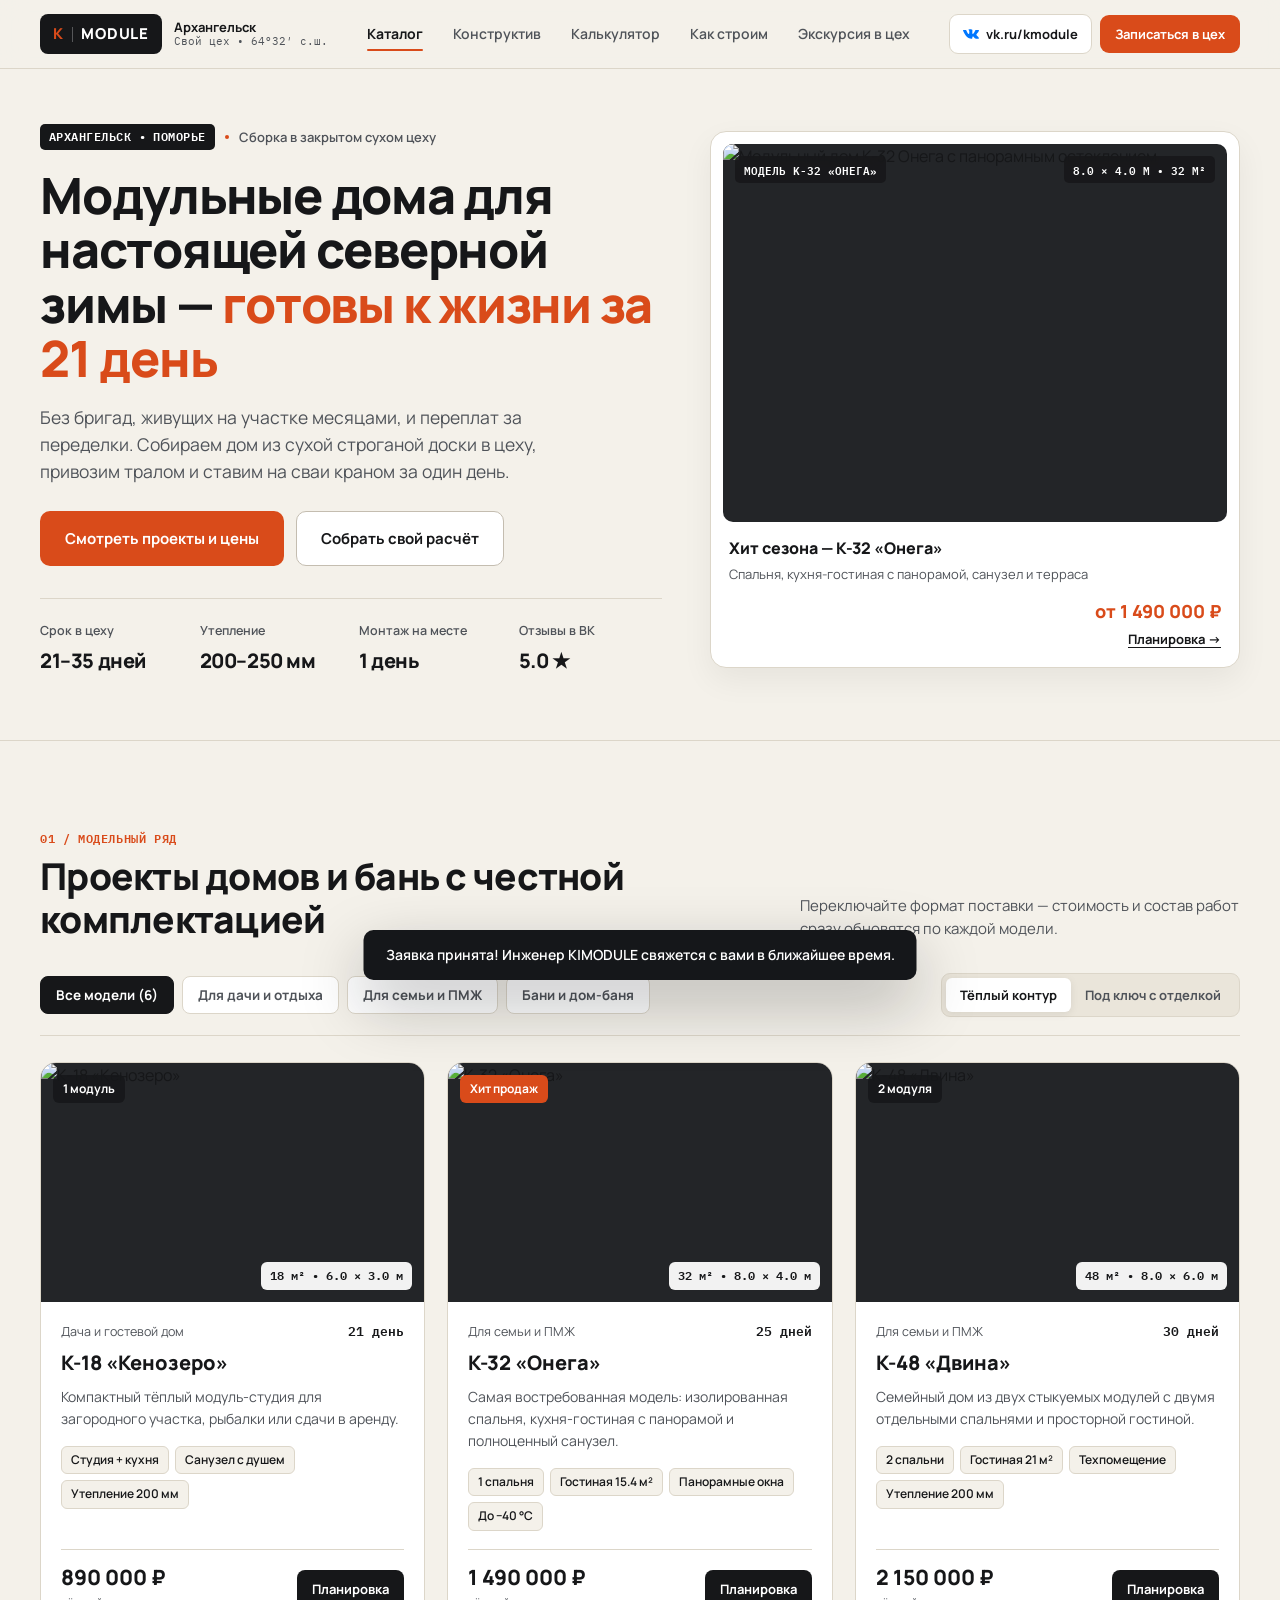
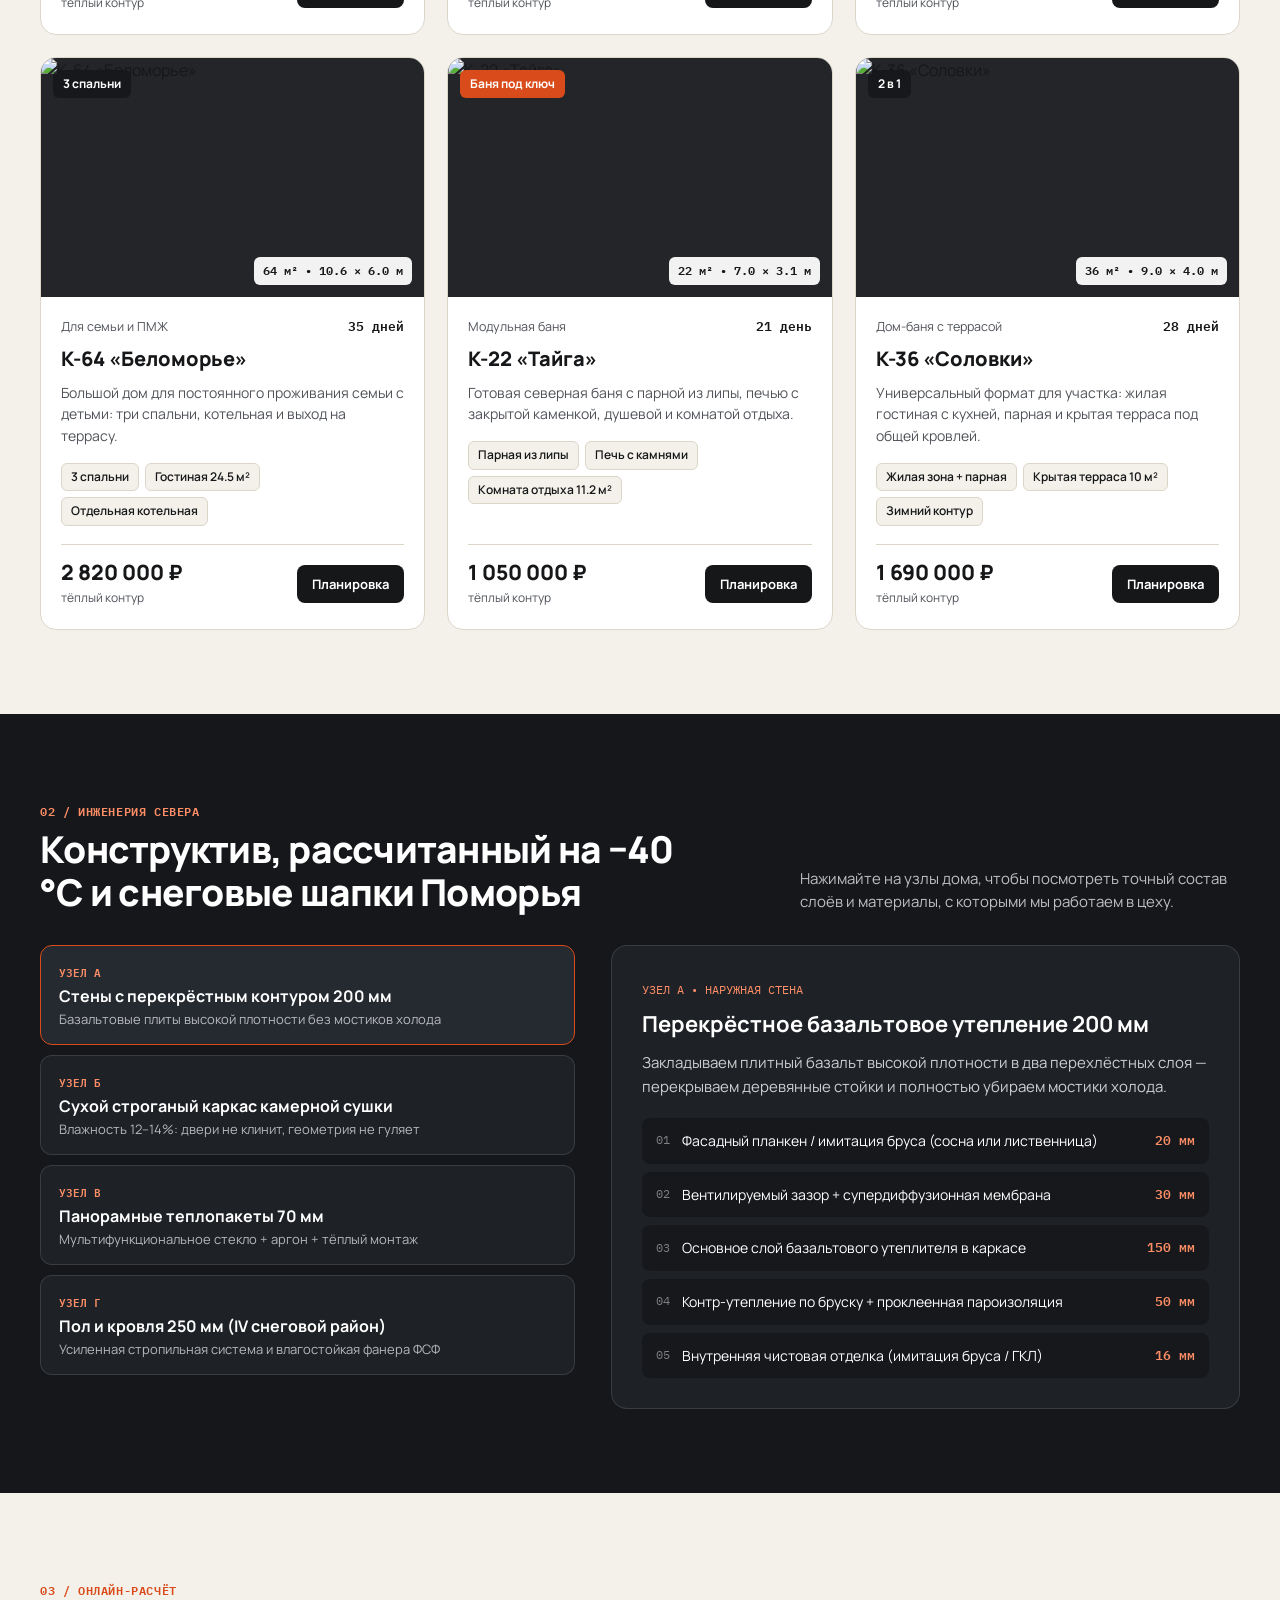
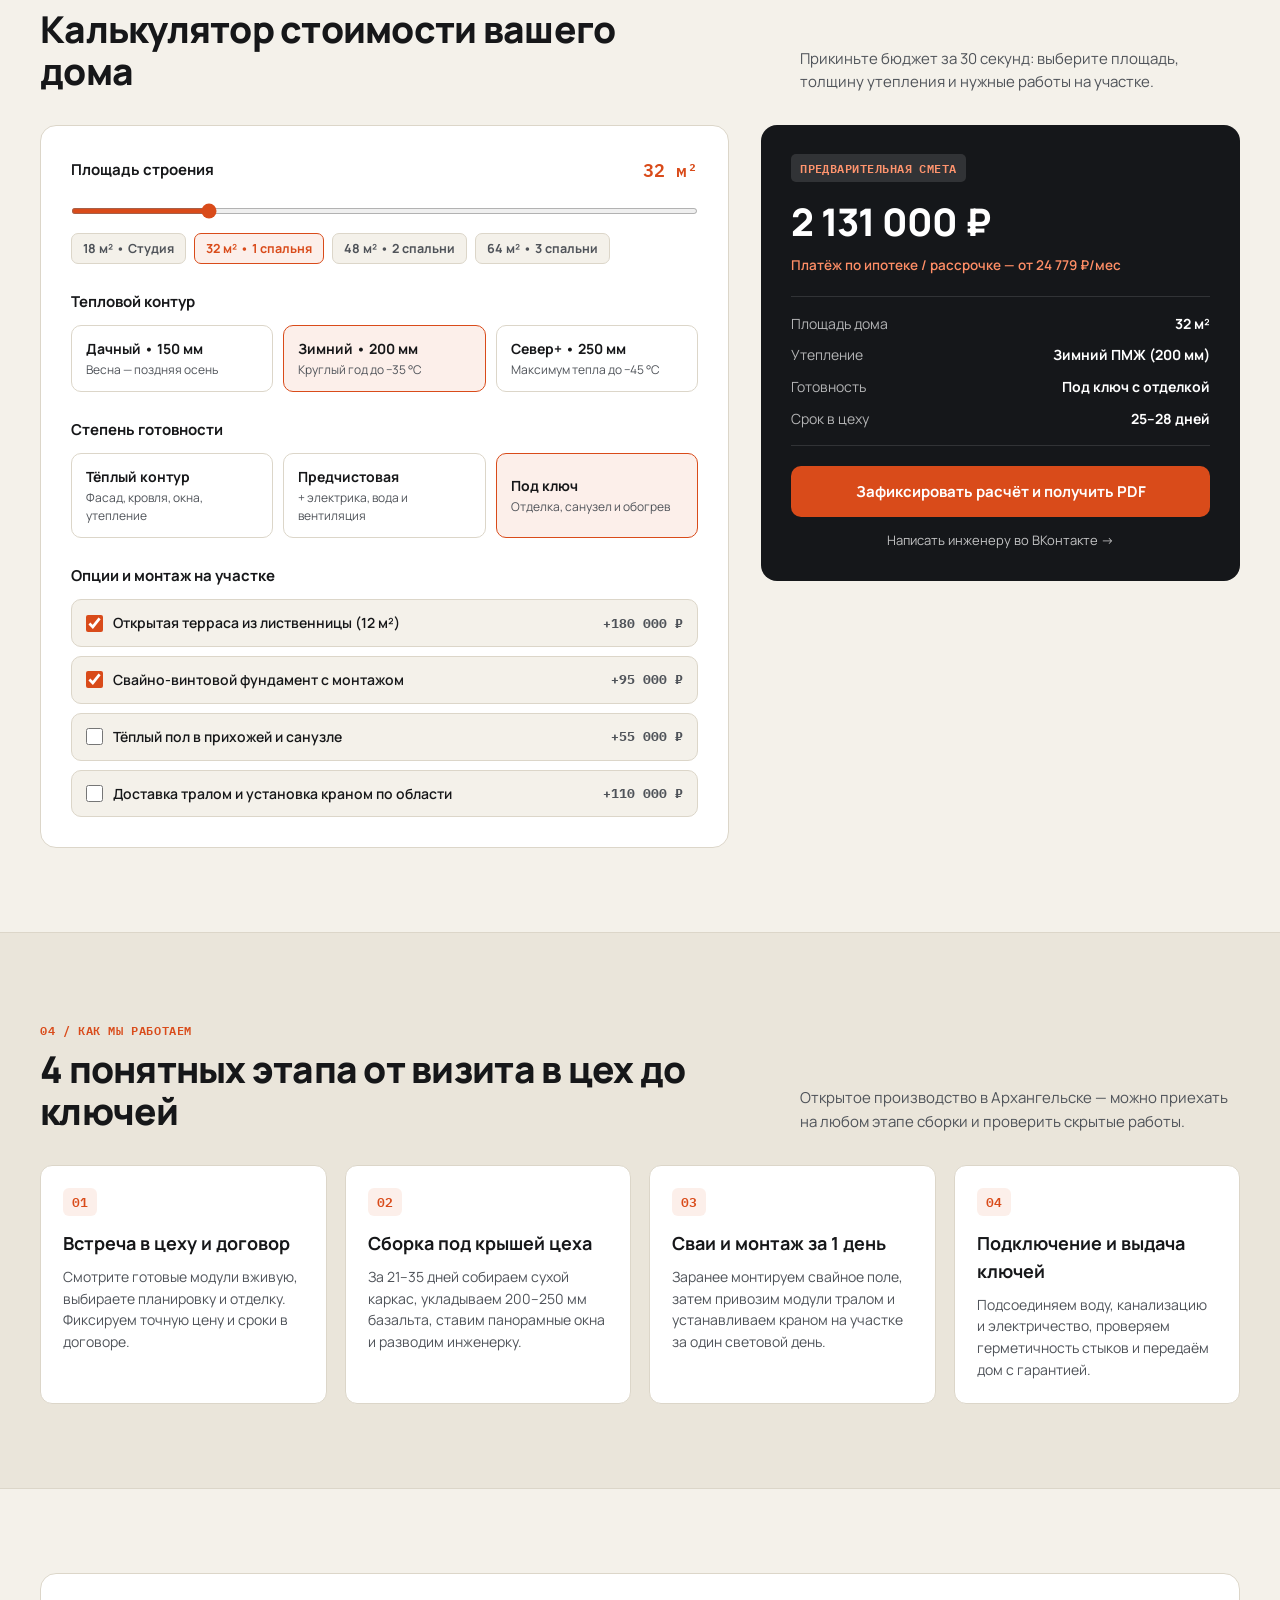
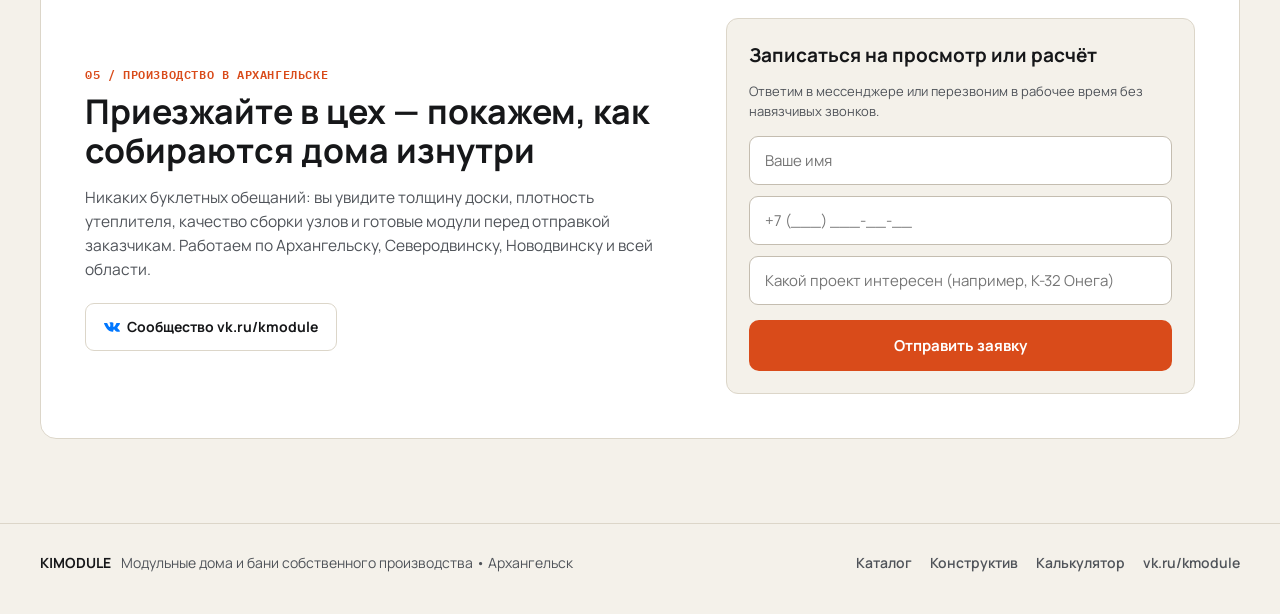
==== commit 6d108d97: "Add files via upload" ====
--- a/index.html
+++ b/index.html
@@ -1,289 +1,295 @@
 <!DOCTYPE html>
 <html lang="ru">
 <head>
-  <meta charset="UTF-8">
-  <meta name="viewport" content="width=device-width, initial-scale=1.0">
-  <meta name="description" content="UPNEX — сайты, лендинги и автоматизация бизнес-процессов.">
-  <title>UPNEX — Digital, который работает</title>
-  <link rel="preconnect" href="https://fonts.googleapis.com">
-  <link rel="preconnect" href="https://fonts.gstatic.com" crossorigin>
-  <link href="https://fonts.googleapis.com/css2?family=Inter:wght@400;500;600;700&family=Syne:wght@700;800&family=Unbounded:wght@600;700;800&display=swap" rel="stylesheet">
-  <link rel="stylesheet" href="style.css">
+  <meta charset="UTF-8" />
+  <meta name="viewport" content="width=device-width, initial-scale=1.0" />
+  <title>K|MODULE — Модульные дома и бани в Архангельске</title>
+  <meta name="description" content="Собственное производство тёплых модульных домов и бань для Севера в Архангельске. Сборка в цеху от 21 дня, монтаж на участке за 1 день." />
+  <link rel="preconnect" href="https://fonts.googleapis.com" />
+  <link rel="preconnect" href="https://fonts.gstatic.com" crossorigin />
+  <link href="https://fonts.googleapis.com/css2?family=IBM+Plex+Mono:wght@500;600&family=Manrope:wght@400;500;600;700;800&display=swap" rel="stylesheet" />
+  <link rel="stylesheet" href="./style.css" />
 </head>
 <body>
-<div id="app">
-  <header>
-    <div class="container nav">
-      <a class="logo" href="#top">UPNEX<span>.</span></a>
-      <nav class="nav-links">
-        <a href="#services">Услуги</a>
-        <a href="#process">Процесс</a>
-        <a href="#cases">Работы</a>
-        <a href="#prices">Стоимость</a>
+
+  <!-- Полоса прогресса чтения -->
+  <div class="scroll-progress" id="scrollProgress" aria-hidden="true"></div>
+
+  <!-- ================= ШАПКА САЙТА ================= -->
+  <header class="site-header" id="siteHeader">
+    <div class="container header-inner">
+      <a href="#top" class="brand-logo" aria-label="K-Module — на главную">
+        <span class="brand-mark">
+          <span class="brand-k">K</span>
+          <span class="brand-sep"></span>
+          <span class="brand-word">MODULE</span>
+        </span>
+        <span class="brand-meta">
+          <strong>Архангельск</strong>
+          <small>Свой цех • 64°32′ с.ш.</small>
+        </span>
+      </a>
+
+      <nav class="desktop-nav" aria-label="Основная навигация">
+        <a href="#catalog" class="nav-link active">Каталог</a>
+        <a href="#tech" class="nav-link">Конструктив</a>
+        <a href="#calculator" class="nav-link">Калькулятор</a>
+        <a href="#process" class="nav-link">Как строим</a>
+        <a href="#contacts" class="nav-link">Экскурсия в цех</a>
       </nav>
-      <a class="nav-cta tg-service-link" data-service="Обсуждение проекта" href="https://t.me/husq52" target="_blank" rel="noopener noreferrer">Обсудить проект ↗</a>
+
+      <div class="header-actions">
+        <a href="https://vk.ru/kmodule" target="_blank" rel="noopener" class="btn-vk" title="Сообщество ВКонтакте">
+          <svg viewBox="0 0 24 24" aria-hidden="true"><path d="M13.162 18.994c.609 0 .858-.406.851-.915-.031-1.917.714-2.949 2.059-1.604 1.488 1.488 1.796 2.519 3.603 2.519h3.2c.808 0 1.126-.26 1.126-.668 0-.863-1.421-2.386-2.625-3.504-1.686-1.565-1.765-1.602-.313-3.486 1.801-2.339 4.157-5.336 2.073-5.336h-3.981c-.772 0-.828.435-1.103 1.083-.995 2.347-2.886 5.387-3.604 4.922-.751-.485-.407-2.406-.35-5.261.015-.754.011-1.271-1.141-1.539-.629-.145-1.241-.205-1.809-.205-2.273 0-3.841.953-2.95 1.119 1.571.293 1.42 3.692 1.054 5.16-.638 2.556-3.036-2.024-4.035-4.305-.241-.548-.315-.974-1.175-.974h-3.255c-.492 0-.787.16-.787.516 0 .602 2.96 6.72 5.786 9.77 2.756 2.975 5.48 2.708 7.376 2.708z"/></svg>
+          <span>vk.ru/kmodule</span>
+        </a>
+        <a href="#contacts" class="btn-header-cta">Записаться в цех</a>
+        <button class="burger-btn" id="openDrawerBtn" aria-label="Открыть меню">
+          <svg width="20" height="20" viewBox="0 0 24 24" fill="none" stroke="currentColor" stroke-width="2.2" stroke-linecap="round">
+            <line x1="3" y1="6" x2="21" y2="6"></line>
+            <line x1="3" y1="12" x2="21" y2="12"></line>
+            <line x1="3" y1="18" x2="21" y2="18"></line>
+          </svg>
+        </button>
+      </div>
     </div>
+
+    <!-- Удобная лента быстрого перехода на смартфонах -->
+    <nav class="mobile-quick-nav" aria-label="Быстрый переход по разделам">
+      <a href="#catalog" class="quick-pill active">Проекты</a>
+      <a href="#tech" class="quick-pill">Конструктив</a>
+      <a href="#calculator" class="quick-pill">Калькулятор</a>
+      <a href="#process" class="quick-pill">Этапы</a>
+      <a href="#contacts" class="quick-pill">В цех</a>
+    </nav>
   </header>
 
+  <!-- Выдвижное мобильное меню -->
+  <div class="mobile-drawer" id="mobileDrawer" aria-hidden="true">
+    <div class="drawer-panel">
+      <div>
+        <div class="drawer-top">
+          <span class="brand-mark">
+            <span class="brand-k">K</span>
+            <span class="brand-sep"></span>
+            <span class="brand-word">MODULE</span>
+          </span>
+          <button id="closeDrawerBtn" class="drawer-close" aria-label="Закрыть меню">&times;</button>
+        </div>
+
+        <div class="drawer-links">
+          <a href="#catalog" class="drawer-link"><span>Каталог домов и бань</span><small>6 моделей</small></a>
+          <a href="#tech" class="drawer-link"><span>Пирог стены и каркас</span><small>до −40 °C</small></a>
+          <a href="#calculator" class="drawer-link"><span>Калькулятор сметы</span><small>онлайн</small></a>
+          <a href="#process" class="drawer-link"><span>Как устроена работа</span><small>4 шага</small></a>
+          <a href="#contacts" class="drawer-link"><span>Экскурсия в цех</span><small>Архангельск</small></a>
+        </div>
+      </div>
+
+      <div class="drawer-bottom">
+        <a href="https://vk.ru/kmodule" target="_blank" rel="noopener" class="btn-vk drawer-vk">
+          Открыть сообщество vk.ru/kmodule
+        </a>
+        <a href="#contacts" class="btn-main drawer-link drawer-cta">
+          Записаться на просмотр
+        </a>
+      </div>
+    </div>
+  </div>
+
   <main id="top">
+    <!-- ================= ПЕРВЫЙ ЭКРАН (EDITORIAL + ЧЕРТЁЖНЫЙ АКЦЕНТ) ================= -->
     <section class="hero">
       <div class="container">
-        <div class="eyebrow">Digital-партнёр вашего бизнеса</div>
-        <h1>Меньше рутины.<br>Больше <span>результата.</span></h1>
-        <p class="hero-copy">Разрабатываем продающие сайты, умных Telegram-ботов и автоматизацию бизнес-процессов.</p>
-        <div class="hero-actions">
-          <a class="btn btn-primary tg-service-link" data-service="Консультация по задаче" href="https://t.me/husq52" target="_blank" rel="noopener noreferrer">Обсудить задачу <span>↗</span></a>
-          <a class="btn btn-ghost" href="#services">Что мы делаем</a>
-        </div>
-        <div class="hero-bottom">
-          <span>Сайты / Автоматизация / Интеграции</span>
-          <span class="hero-index">01 — 06 / UPNEX</span>
+        <div class="hero-layout">
+          <div class="hero-copy reveal-up">
+            <div class="spec-line">
+              <span class="mono-tag">АРХАНГЕЛЬСК • ПОМОРЬЕ</span>
+              <span class="spec-dot"></span>
+              <span>Сборка в закрытом сухом цеху</span>
+            </div>
+
+            <h1>
+              Модульные дома для настоящей северной зимы — <em>готовы к жизни за 21 день</em>
+            </h1>
+
+            <p class="hero-lead">
+              Без бригад, живущих на участке месяцами, и переплат за переделки. Собираем дом из сухой строганой доски в цеху, привозим тралом и ставим на сваи краном за один день.
+            </p>
+
+            <div class="hero-actions">
+              <a href="#catalog" class="btn-main">Смотреть проекты и цены</a>
+              <a href="#calculator" class="btn-ghost">Собрать свой расчёт</a>
+            </div>
+
+            <!-- Живая сводка по производству -->
+            <dl class="hero-ledger">
+              <div>
+                <dt>Срок в цеху</dt>
+                <dd><span data-count="21">21</span>–35 дней</dd>
+              </div>
+              <div>
+                <dt>Утепление</dt>
+                <dd><span data-count="200">200</span>–250 мм</dd>
+              </div>
+              <div>
+                <dt>Монтаж на месте</dt>
+                <dd>1 день</dd>
+              </div>
+              <div>
+                <dt>Отзывы в ВК</dt>
+                <dd>5.0 ★</dd>
+              </div>
+            </dl>
+          </div>
+
+          <div class="hero-showcase reveal-up" style="--delay: 0.1s;">
+            <div class="showcase-frame">
+              <img src="https://images.unsplash.com/photo-1518780664697-55e3ad937233?auto=format&fit=crop&w=1200&q=85" alt="Модульный дом K-32 Онега с панорамным остеклением" />
+              <div class="showcase-ruler" aria-hidden="true">
+                <span>МОДЕЛЬ K-32 «ОНЕГА»</span>
+                <span>8.0 × 4.0 М • 32 М²</span>
+              </div>
+            </div>
+
+            <div class="showcase-caption">
+              <div>
+                <strong>Хит сезона — K-32 «Онега»</strong>
+                <span>Спальня, кухня-гостиная с панорамой, санузел и терраса</span>
+              </div>
+              <div class="showcase-price">
+                <b>от 1 490 000 ₽</b>
+                <button type="button" class="link-arrow" onclick="openProjectModal('k32')">Планировка →</button>
+              </div>
+            </div>
+          </div>
         </div>
       </div>
     </section>
 
-    <section class="section section-light" id="services">
+    <!-- ================= КАТАЛОГ ПРОЕКТОВ ================= -->
+    <section class="section" id="catalog">
       <div class="container">
-        <div class="section-head">
+        <div class="section-header reveal-up">
           <div>
-            <div class="kicker">01 / Направления</div>
-            <h2>Инструменты для роста бизнеса.</h2>
+            <span class="mono-eyebrow">01 / МОДЕЛЬНЫЙ РЯД</span>
+            <h2>Проекты домов и бань с честной комплектацией</h2>
           </div>
-          <p class="section-intro">От упаковки продукта до автоматизации заявок и таблиц.</p>
-        </div>
-        <div class="services-grid">
-          <article class="service">
-            <div class="service-number">01 / WEB</div>
-            <h3>Сайты и лендинги</h3>
-            <p>Наглядно покажем продукт и доведём посетителя до заявки или покупки.</p>
-            <a class="service-link tg-service-link" data-service="Сайты и лендинги" href="https://t.me/husq52" target="_blank" rel="noopener noreferrer">Обсудить сайт <span>↗</span></a>
-          </article>
-          <article class="service">
-            <div class="service-number">02 / AI</div>
-            <h3>Чат-боты и AI</h3>
-            <p>Отвечают клиентам, показывают каталог и собирают заказы 24/7 без менеджера.</p>
-            <a class="service-link tg-service-link" data-service="Чат-боты и AI" href="https://t.me/husq52" target="_blank" rel="noopener noreferrer">Обсудить бота <span>↗</span></a>
-          </article>
-          <article class="service">
-            <div class="service-number">03 / SYSTEMS</div>
-            <h3>Интеграции и CRM</h3>
-            <p>Связываем сайт, ботов, Google Sheets и CRM в единую систему без рутины.</p>
-            <a class="service-link tg-service-link" data-service="Интеграции и CRM" href="https://t.me/husq52" target="_blank" rel="noopener noreferrer">Обсудить интеграцию <span>↗</span></a>
-          </article>
-        </div>
+          <p class="section-note">
+            Переключайте формат поставки — стоимость и состав работ сразу обновятся по каждой модели.
+          </p>
+        </div>
+
+        <div class="catalog-toolbar reveal-up">
+          <div class="filter-tabs" role="tablist">
+            <button class="filter-btn active" data-filter="all">Все модели (6)</button>
+            <button class="filter-btn" data-filter="dacha">Для дачи и отдыха</button>
+            <button class="filter-btn" data-filter="pmzh">Для семьи и ПМЖ</button>
+            <button class="filter-btn" data-filter="sauna">Бани и дом-баня</button>
+          </div>
+
+          <div class="pkg-switch" aria-label="Выбор комплектации">
+            <button class="pkg-btn active" data-pkg="contour">Тёплый контур</button>
+            <button class="pkg-btn" data-pkg="turnkey">Под ключ с отделкой</button>
+          </div>
+        </div>
+
+        <div class="catalog-grid" id="catalogGrid"></div>
       </div>
     </section>
 
-    <section class="section section-dark">
+    <!-- ================= ИНЖЕНЕРИЯ / КОНСТРУКТИВ ================= -->
+    <section class="section section-dark" id="tech">
       <div class="container">
-        <div class="statement">
+        <div class="section-header reveal-up">
           <div>
-            <div class="eyebrow">02 / Подход</div>
-            <h2>Технологии под конкретную задачу.</h2>
+            <span class="mono-eyebrow light">02 / ИНЖЕНЕРИЯ СЕВЕРА</span>
+            <h2>Конструктив, рассчитанный на −40 °C и снеговые шапки Поморья</h2>
           </div>
-          <div class="statement-copy">Сначала находим, <strong>где бизнес теряет время и заявки</strong>, а затем проектируем простое и надёжное решение под ваш процесс.</div>
-        </div>
-        <div class="metrics">
-          <div class="metric"><strong>01</strong><span>Анализ задачи</span></div>
-          <div class="metric"><strong>02</strong><span>Сборка решения</span></div>
-          <div class="metric"><strong>03</strong><span>Тест и запуск</span></div>
+          <p class="section-note light">
+            Нажимайте на узлы дома, чтобы посмотреть точный состав слоёв и материалы, с которыми мы работаем в цеху.
+          </p>
+        </div>
+
+        <div class="tech-board reveal-up">
+          <div class="tech-nav" id="techTabs">
+            <button class="tech-tab active" data-tech="walls">
+              <span class="tech-code">УЗЕЛ А</span>
+              <strong>Стены с перекрёстным контуром 200 мм</strong>
+              <small>Базальтовые плиты высокой плотности без мостиков холода</small>
+            </button>
+            <button class="tech-tab" data-tech="frame">
+              <span class="tech-code">УЗЕЛ Б</span>
+              <strong>Сухой строганый каркас камерной сушки</strong>
+              <small>Влажность 12–14%: двери не клинит, геометрия не гуляет</small>
+            </button>
+            <button class="tech-tab" data-tech="windows">
+              <span class="tech-code">УЗЕЛ В</span>
+              <strong>Панорамные теплопакеты 70 мм</strong>
+              <small>Мультифункциональное стекло + аргон + тёплый монтаж</small>
+            </button>
+            <button class="tech-tab" data-tech="roof">
+              <span class="tech-code">УЗЕЛ Г</span>
+              <strong>Пол и кровля 250 мм (IV снеговой район)</strong>
+              <small>Усиленная стропильная система и влагостойкая фанера ФСФ</small>
+            </button>
+          </div>
+
+          <div class="tech-spec-sheet" id="techDetailBox"></div>
         </div>
       </div>
     </section>
 
-    <section class="section section-light" id="process">
+    <!-- ================= КАЛЬКУЛЯТОР СМЕТЫ ================= -->
+    <section class="section" id="calculator">
       <div class="container">
-        <div class="section-head">
+        <div class="section-header reveal-up">
           <div>
-            <div class="kicker">03 / Как работаем</div>
-            <h2>От идеи до запуска.</h2>
+            <span class="mono-eyebrow">03 / ОНЛАЙН-РАСЧЁТ</span>
+            <h2>Калькулятор стоимости вашего дома</h2>
           </div>
-          <p class="section-intro">Понятные этапы и фиксация сроков до начала разработки.</p>
-        </div>
-        <div class="steps">
-          <article class="step"><div class="step-no">01</div><h3>Знакомство</h3><p>Разбираем задачу и цели проекта.</p></article>
-          <article class="step"><div class="step-no">02</div><h3>План</h3><p>Фиксируем структуру, стек и сроки.</p></article>
-          <article class="step"><div class="step-no">03</div><h3>Разработка</h3><p>Собираем проект и показываем демо.</p></article>
-          <article class="step"><div class="step-no">04</div><h3>Запуск</h3><p>Тестируем, запускаем и передаём доступы.</p></article>
-        </div>
-      </div>
-    </section>
-
-    <section class="section section-muted" id="cases">
-      <div class="container">
-        <div class="section-head">
-          <div>
-            <div class="kicker">04 / Проекты</div>
-            <h2>Примеры решений.</h2>
-          </div>
-          <p class="section-intro">Базовые форматы инструментов, которые мы внедряем бизнесу.</p>
-        </div>
-        <div class="work-grid">
-          <article class="work-card">
-            <div class="work-top"><span>WEB / 01</span><span>Кейс</span></div>
-            <div class="work-visual"></div>
-            <div><h3>Сайт для бизнеса</h3><p>Структура, каталог, заявки</p></div>
-          </article>
-          <article class="work-card">
-            <div class="work-top"><span>AI / 02</span><span>Кейс</span></div>
-            <div class="work-visual"></div>
-            <div><h3>AI-консультант</h3><p>Ответы, подбор, сбор заявок</p></div>
-          </article>
-          <article class="work-card">
-            <div class="work-top"><span>CRM / 03</span><span>Кейс</span></div>
-            <div class="work-visual"></div>
-            <div><h3>Система заявок</h3><p>Интеграции и учёт в таблицах</p></div>
-          </article>
-        </div>
-      </div>
-    </section>
-
-    <section class="section section-light" id="prices">
-      <div class="container">
-        <div class="section-head">
-          <div>
-            <div class="kicker">05 / Стоимость</div>
-            <h2>Понятный старт.</h2>
-          </div>
-          <p class="section-intro">Базовые пакеты. Точную смету фиксируем после короткого обсуждения.</p>
-        </div>
-        <div class="pricing-grid">
-          <article class="price-card">
-            <div class="price-label">01 / Web</div>
-            <h3>Лендинг</h3>
-            <p class="price-desc">Одностраничный сайт для презентации услуги или продукта.</p>
-            <div class="price">от 4 500 ₽</div>
-            <ul>
-              <li>Структура и дизайн</li>
-              <li>Адаптив под смартфоны</li>
-              <li>Заявки в Telegram</li>
-            </ul>
-            <a class="btn btn-ghost btn-light-card tg-service-link" data-service="Лендинг (от 4 500 ₽)" href="https://t.me/husq52" target="_blank" rel="noopener noreferrer">Выбрать пакет ↗</a>
-          </article>
-          <article class="price-card featured">
-            <div class="price-label">02 / Automation</div>
-            <h3>Автоматизация</h3>
-            <p class="price-desc">Telegram-бот или связка сервисов под ваш процесс.</p>
-            <div class="price">от 4 000 ₽</div>
-            <ul>
-              <li>Логика и база данных</li>
-              <li>Интеграция с таблицами</li>
-              <li>Тестирование и запуск</li>
-            </ul>
-            <a class="btn btn-primary tg-service-link" data-service="Автоматизация (от 4 000 ₽)" href="https://t.me/husq52" target="_blank" rel="noopener noreferrer">Выбрать пакет ↗</a>
-          </article>
-          <article class="price-card">
-            <div class="price-label">03 / Custom</div>
-            <h3>Комплексный</h3>
-            <p class="price-desc">Сайт, бот, БД и CRM в единой архитектуре.</p>
-            <div class="price">По задаче</div>
-            <ul>
-              <li>Индивидуальная разработка</li>
-              <li>Связка всех сервисов</li>
-              <li>Сопровождение на старте</li>
-            </ul>
-            <a class="btn btn-ghost btn-light-card tg-service-link" data-service="Комплексное решение" href="https://t.me/husq52" target="_blank" rel="noopener noreferrer">Обсудить проект ↗</a>
-          </article>
-        </div>
-      </div>
-    </section>
-
-    <section class="section section-light section-faq">
-      <div class="container">
-        <div class="section-head">
-          <div>
-            <div class="kicker">06 / FAQ</div>
-            <h2>Частые вопросы.</h2>
-          </div>
-        </div>
-        <div class="faq-list">
-          <div class="faq-item">
-            <button class="faq-q"><span>Сколько занимает разработка?</span><span>＋</span></button>
-            <div class="faq-a">Лендинг или базовый бот — от 2 до 5 дней. Точный срок называем до старта работ.</div>
-          </div>
-          <div class="faq-item">
-            <button class="faq-q"><span>Можно ли доработать существующий проект?</span><span>＋</span></button>
-            <div class="faq-a">Да. Обновим дизайн сайта, подключим базу данных SQLite, Google Sheets или CRM к вашему боту.</div>
-          </div>
-          <div class="faq-item">
-            <button class="faq-q"><span>Помогаете после запуска?</span><span>＋</span></button>
-            <div class="faq-a">Да. Передаём все исходники, помогаем с размещением на хостинге и остаёмся на связи.</div>
-          </div>
-        </div>
-      </div>
-    </section>
-
-    <section class="contact" id="contact">
-      <div class="container contact-layout">
-        <div>
-          <div class="kicker">07 / Следующий шаг</div>
-          <h2>Обсудим вашу задачу?</h2>
-          <p class="contact-copy">Заполните короткую форму — мы сразу получим данные в Telegram и предложим решение со сроками.</p>
-        </div>
-        <form class="form" id="leadForm">
-          <label for="name">Как к вам обращаться</label>
-          <input id="name" name="name" placeholder="Ваше имя" required>
-          <label for="contactWay">Телефон или мессенджер</label>
-          <input id="contactWay" name="contact" placeholder="@username или +7..." required>
-          <label for="task">Что нужно сделать?</label>
-          <textarea id="task" name="task" placeholder="Коротко о вашей задаче" required></textarea>
-          <button class="btn" type="submit">Отправить в Telegram ↗</button>
-          <div class="form-note">При нажатии откроется диалог с @husq52 с готовым текстом вашей заявки.</div>
-        </form>
-      </div>
-    </section>
-  </main>
-
-  <footer>
-    <div class="container footer-row">
-      <a class="logo" href="#top">UPNEX<span>.</span></a>
-      <div class="footer-meta">© 2026 UPNEX. Все права защищены.</div>
-      <div class="footer-links">
-        <a href="#services">Услуги</a>
-        <a href="#prices">Стоимость</a>
-        <a href="https://t.me/husq52" target="_blank" rel="noopener noreferrer">Telegram: @husq52</a>
-      </div>
-    </div>
-  </footer>
-</div>
-
-<script>
-var TG_USERNAME = "husq52";
-
-// 1. Все кнопки услуг и пакетов ведут в @husq52 с нужным шаблоном текста
-document.querySelectorAll(".tg-service-link").forEach(function (link) {
-  var serviceName = link.getAttribute("data-service") || "Разработка проекта";
-  var text = "Здравствуйте, заинтересовала данная услуга: " + serviceName + ", расскажите поподробнее по деталям и срокам";
-  link.href = "https://t.me/" + TG_USERNAME + "?text=" + encodeURIComponent(text);
-});
-
-// 2. Раскрытие вопросов в FAQ
-document.querySelectorAll(".faq-q").forEach(function (button) {
-  button.addEventListener("click", function () {
-    button.parentElement.classList.toggle("open");
-  });
-});
-
-// 3. Нижняя форма собирает введённые данные и отправляет их в сообщение @husq52
-var form = document.getElementById("leadForm");
-form.addEventListener("submit", function (event) {
-  event.preventDefault();
-  var name = document.getElementById("name").value.trim();
-  var contactWay = document.getElementById("contactWay").value.trim();
-  var task = document.getElementById("task").value.trim();
-
-  var formMessage = "Здравствуйте! Заявка с сайта UPNEX:\n\n" +
-    "Имя: " + name + "\n" +
-    "Контакт: " + contactWay + "\n" +
-    "Задача: " + task;
-
-  var tgUrl = "https://t.me/" + TG_USERNAME + "?text=" + encodeURIComponent(formMessage);
-  window.open(tgUrl, "_blank");
-});
-</script>
-</body>
-</html>
-      <div class="calc-block">
+          <p class="section-note">
+            Прикиньте бюджет за 30 секунд: выберите площадь, толщину утепления и нужные работы на участке.
+          </p>
+        </div>
+
+        <div class="calc-layout reveal-up">
+          <div class="calc-controls">
+            <div class="calc-block">
+              <div class="calc-block-head">
+                <label for="calcAreaRange">Площадь строения</label>
+                <output id="calcAreaDisplay" for="calcAreaRange">32 м²</output>
+              </div>
+              <input type="range" id="calcAreaRange" min="18" max="84" step="2" value="32" />
+              <div class="area-presets">
+                <button type="button" class="preset-chip" data-area="18">18 м² • Студия</button>
+                <button type="button" class="preset-chip active" data-area="32">32 м² • 1 спальня</button>
+                <button type="button" class="preset-chip" data-area="48">48 м² • 2 спальни</button>
+                <button type="button" class="preset-chip" data-area="64">64 м² • 3 спальни</button>
+              </div>
+            </div>
+
+            <div class="calc-block">
+              <div class="calc-block-head">
+                <span>Тепловой контур</span>
+              </div>
+              <div class="choice-grid" id="seasonGroup">
+                <button type="button" class="choice-card" data-mult="0.92" data-name="Дача (150 мм)">
+                  <strong>Дачный • 150 мм</strong>
+                  <span>Весна — поздняя осень</span>
+                </button>
+                <button type="button" class="choice-card active" data-mult="1" data-name="Зимний ПМЖ (200 мм)">
+                  <strong>Зимний • 200 мм</strong>
+                  <span>Круглый год до −35 °C</span>
+                </button>
+                <button type="button" class="choice-card" data-mult="1.09" data-name="Арктика (250 мм)">
+                  <strong>Север+ • 250 мм</strong>
+                  <span>Максимум тепла до −45 °C</span>
+                </button>
+              </div>
+            </div>
+
+            <div class="calc-block">
               <div class="calc-block-head">
                 <span>Степень готовности</span>
               </div>
@@ -621,7 +627,7 @@
         layers: [
           ['Фасадный планкен / имитация бруса (сосна или лиственница)', '20 мм'],
           ['Вентилируемый зазор + супердиффузионная мембрана', '30 мм'],
-          ['Основной слой базальтового утеплителя в каркасе', '150 мм'],
+          ['Основное слой базальтового утеплителя в каркасе', '150 мм'],
           ['Контр-утепление по бруску + проклеенная пароизоляция', '50 мм'],
           ['Внутренняя чистовая отделка (имитация бруса / ГКЛ)', '16 мм']
         ]
--- a/style.css
+++ b/style.css
@@ -1,42 +1,50 @@
 :root {
-  --site-primary: #111214;
-  --site-secondary: #e9e9e5;
-  --site-background: #f5f5f2;
-  --site-on-primary: #ffffff;
-  --site-on-secondary: #171819;
-  --site-on-background: #171819;
-  --site-font-body: 'Inter', ui-sans-serif, system-ui, -apple-system, BlinkMacSystemFont, "Segoe UI", sans-serif;
-  --site-font-heading: 'Unbounded', 'Syne', sans-serif;
-  --site-heading-scale: 1;
-  --site-spacing-scale: 1;
-  --site-radius-scale: 1;
-  --site-decoration-opacity: 1;
-  color-scheme: light dark;
-}
-
-* {
+  --bg: #F4F1EA;
+  --bg-tint: #EAE5DA;
+  --surface: #FFFFFF;
+  --ink: #161719;
+  --ink-soft: #4F5359;
+  --line: #DCD6C9;
+  --line-strong: #C4BDB0;
+  --brand: #D94B1A;
+  --brand-hover: #BF3E12;
+  --brand-tint: rgba(217, 75, 26, 0.09);
+  --dark: #15171A;
+  --dark-panel: #1E2126;
+  --dark-line: rgba(255, 255, 255, 0.12);
+  --radius-lg: 16px;
+  --radius-md: 12px;
+  --radius-sm: 8px;
+  --shadow-card: 0 12px 32px rgba(22, 23, 25, 0.06);
+  --shadow-modal: 0 24px 64px rgba(15, 17, 20, 0.28);
+}
+
+*,
+*::before,
+*::after {
   box-sizing: border-box;
+  margin: 0;
+  padding: 0;
 }
 
 html {
   scroll-behavior: smooth;
+  scroll-padding-top: 118px;
+}
+
+@media (min-width: 960px) {
+  html {
+    scroll-padding-top: 84px;
+  }
 }
 
 body {
-  margin: 0;
-  font-family: var(--site-font-body);
-  background: light-dark(#f5f5f2, #101112);
-  color: light-dark(#171819, #f4f4f1);
-  font-size: 16px;
-}
-
-#app {
-  min-height: 100vh;
-  width: 100%;
-  border-radius: 0;
-  background-color: var(--site-background);
-  color: var(--site-on-background);
-  overflow: hidden;
+  font-family: 'Manrope', -apple-system, BlinkMacSystemFont, sans-serif;
+  background-color: var(--bg);
+  color: var(--ink);
+  line-height: 1.55;
+  -webkit-font-smoothing: antialiased;
+  overflow-x: hidden;
 }
 
 a {
@@ -44,788 +52,713 @@
   text-decoration: none;
 }
 
-button,
-input,
-textarea,
-select {
-  font: inherit;
+button {
+  font-family: inherit;
+  cursor: pointer;
+  border: none;
+  background: none;
+  color: inherit;
+}
+
+img {
+  display: block;
+  max-width: 100%;
 }
 
 .container {
-  width: min(1180px, calc(100% - 48px));
+  width: 100%;
+  max-width: 1240px;
   margin: 0 auto;
-}
-
-header {
+  padding: 0 20px;
+}
+
+/* Прогресс скролла сверху */
+.scroll-progress {
+  position: fixed;
+  top: 0;
+  left: 0;
+  height: 3px;
+  width: 0%;
+  background: var(--brand);
+  z-index: 250;
+  transition: width 0.08s linear;
+}
+
+/* ================= ШАПКА ================= */
+.site-header {
+  position: sticky;
+  top: 0;
+  z-index: 100;
+  background: rgba(244, 241, 234, 0.92);
+  backdrop-filter: blur(12px);
+  -webkit-backdrop-filter: blur(12px);
+  border-bottom: 1px solid var(--line);
+  transition: box-shadow 0.25s ease, background 0.25s ease;
+}
+
+.site-header.scrolled {
+  background: rgba(244, 241, 234, 0.98);
+  box-shadow: 0 6px 24px rgba(22, 23, 25, 0.06);
+}
+
+.header-inner {
+  display: flex;
+  align-items: center;
+  justify-content: space-between;
+  height: 68px;
+  gap: 14px;
+}
+
+.brand-logo {
+  display: inline-flex;
+  align-items: center;
+  gap: 12px;
+  flex-shrink: 0;
+}
+
+.brand-mark {
+  display: inline-flex;
+  align-items: center;
+  gap: 8px;
+  background: var(--ink);
+  color: #fff;
+  padding: 8px 13px;
+  border-radius: 8px;
+  font-weight: 800;
+  font-size: 15px;
+  letter-spacing: 0.05em;
+}
+
+.brand-k {
+  color: var(--brand);
+}
+
+.brand-sep {
+  width: 1.5px;
+  height: 15px;
+  background: rgba(255, 255, 255, 0.28);
+}
+
+.brand-meta {
+  display: none;
+  flex-direction: column;
+  line-height: 1.2;
+}
+
+.brand-meta strong {
+  font-size: 13px;
+  font-weight: 700;
+}
+
+.brand-meta small {
+  font-family: 'IBM Plex Mono', monospace;
+  font-size: 11px;
+  color: var(--ink-soft);
+}
+
+@media (min-width: 1140px) {
+  .brand-meta {
+    display: flex;
+  }
+}
+
+.desktop-nav {
+  display: none;
+  align-items: center;
+  gap: 4px;
+}
+
+@media (min-width: 960px) {
+  .desktop-nav {
+    display: flex;
+  }
+}
+
+.nav-link {
+  position: relative;
+  padding: 8px 13px;
+  font-size: 14px;
+  font-weight: 600;
+  color: var(--ink-soft);
+  border-radius: 8px;
+  transition: color 0.2s ease, background 0.2s ease;
+}
+
+.nav-link:hover {
+  color: var(--ink);
+  background: rgba(22, 23, 25, 0.04);
+}
+
+.nav-link.active {
+  color: var(--ink);
+  font-weight: 700;
+}
+
+.nav-link.active::after {
+  content: '';
+  position: absolute;
+  left: 13px;
+  right: 13px;
+  bottom: 2px;
+  height: 2px;
+  background: var(--brand);
+  border-radius: 2px;
+}
+
+.header-actions {
+  display: flex;
+  align-items: center;
+  gap: 8px;
+}
+
+.btn-vk {
+  display: inline-flex;
+  align-items: center;
+  gap: 7px;
+  padding: 9px 13px;
+  border-radius: 9px;
+  background: var(--surface);
+  border: 1px solid var(--line);
+  font-size: 13px;
+  font-weight: 700;
+  transition: border-color 0.2s ease, transform 0.15s ease;
+}
+
+.btn-vk:hover {
+  border-color: #0077FF;
+}
+
+.btn-vk svg {
+  width: 16px;
+  height: 16px;
+  fill: #0077FF;
+  flex-shrink: 0;
+}
+
+.btn-vk span {
+  display: none;
+}
+
+@media (min-width: 480px) {
+  .btn-vk span {
+    display: inline;
+  }
+}
+
+.btn-header-cta {
+  display: inline-flex;
+  align-items: center;
+  justify-content: center;
+  padding: 9px 15px;
+  border-radius: 9px;
+  background: var(--brand);
+  color: #fff;
+  font-size: 13px;
+  font-weight: 700;
+  transition: background 0.2s ease;
+}
+
+.btn-header-cta:hover {
+  background: var(--brand-hover);
+}
+
+.burger-btn {
+  display: inline-flex;
+  align-items: center;
+  justify-content: center;
+  width: 40px;
+  height: 40px;
+  border-radius: 9px;
+  background: var(--surface);
+  border: 1px solid var(--line);
+}
+
+@media (min-width: 960px) {
+  .burger-btn {
+    display: none;
+  }
+}
+
+/* Быстрая мобильная навигация */
+.mobile-quick-nav {
+  display: flex;
+  align-items: center;
+  gap: 6px;
+  overflow-x: auto;
+  padding: 8px 20px 10px;
+  border-top: 1px solid rgba(220, 214, 201, 0.75);
+  scrollbar-width: none;
+}
+
+.mobile-quick-nav::-webkit-scrollbar {
+  display: none;
+}
+
+@media (min-width: 960px) {
+  .mobile-quick-nav {
+    display: none;
+  }
+}
+
+.quick-pill {
+  flex-shrink: 0;
+  padding: 6px 13px;
+  border-radius: 7px;
+  font-size: 13px;
+  font-weight: 600;
+  background: var(--surface);
+  border: 1px solid var(--line);
+  color: var(--ink-soft);
+  transition: all 0.2s ease;
+}
+
+.quick-pill.active {
+  background: var(--ink);
+  border-color: var(--ink);
+  color: #fff;
+}
+
+/* Выдвижное меню */
+.mobile-drawer {
+  position: fixed;
+  inset: 0;
+  z-index: 200;
+  background: rgba(15, 17, 20, 0.56);
+  backdrop-filter: blur(4px);
+  opacity: 0;
+  pointer-events: none;
+  transition: opacity 0.25s ease;
+}
+
+.mobile-drawer.open {
+  opacity: 1;
+  pointer-events: auto;
+}
+
+.drawer-panel {
   position: absolute;
   top: 0;
-  left: 0;
+  right: 0;
+  width: min(350px, 88vw);
+  height: 100%;
+  background: var(--bg);
+  padding: 20px;
+  display: flex;
+  flex-direction: column;
+  justify-content: space-between;
+  transform: translateX(100%);
+  transition: transform 0.28s cubic-bezier(0.16, 1, 0.3, 1);
+  box-shadow: -12px 0 40px rgba(0, 0, 0, 0.2);
+}
+
+.mobile-drawer.open .drawer-panel {
+  transform: translateX(0);
+}
+
+.drawer-top {
+  display: flex;
+  justify-content: space-between;
+  align-items: center;
+}
+
+.drawer-close {
+  font-size: 26px;
+  line-height: 1;
+  padding: 6px 10px;
+}
+
+.drawer-links {
+  display: flex;
+  flex-direction: column;
+  gap: 8px;
+  margin-top: 24px;
+}
+
+.drawer-links a {
+  padding: 13px 15px;
+  border-radius: 10px;
+  background: var(--surface);
+  border: 1px solid var(--line);
+  display: flex;
+  justify-content: space-between;
+  align-items: center;
+  font-weight: 700;
+  font-size: 15px;
+}
+
+.drawer-links small {
+  font-family: 'IBM Plex Mono', monospace;
+  font-size: 12px;
+  color: var(--ink-soft);
+}
+
+.drawer-bottom {
+  display: flex;
+  flex-direction: column;
+  gap: 10px;
+}
+
+.drawer-vk,
+.drawer-cta {
   width: 100%;
-  z-index: 5;
+  justify-content: center;
+  padding: 13px;
+}
+
+/* ================= HERO ================= */
+.hero {
+  padding: 32px 0 44px;
+  border-bottom: 1px solid var(--line);
+}
+
+@media (min-width: 960px) {
+  .hero {
+    padding: 54px 0 64px;
+  }
+}
+
+.hero-layout {
+  display: grid;
+  grid-template-columns: 1fr;
+  gap: 32px;
+  align-items: center;
+}
+
+@media (min-width: 980px) {
+  .hero-layout {
+    grid-template-columns: 1.08fr 0.92fr;
+    gap: 48px;
+  }
+}
+
+.spec-line {
+  display: inline-flex;
+  flex-wrap: wrap;
+  align-items: center;
+  gap: 10px;
+  font-size: 13px;
+  font-weight: 600;
+  color: var(--ink-soft);
+  margin-bottom: 18px;
+}
+
+.mono-tag {
+  font-family: 'IBM Plex Mono', monospace;
+  font-size: 11.5px;
+  font-weight: 600;
+  letter-spacing: 0.04em;
+  padding: 4px 9px;
+  border-radius: 5px;
+  background: var(--ink);
   color: #fff;
 }
 
-.nav {
-  height: 88px;
-  display: flex;
-  align-items: center;
+.mono-tag.dark {
+  background: rgba(255, 255, 255, 0.12);
+  color: #FF946E;
+}
+
+.spec-dot {
+  width: 4px;
+  height: 4px;
+  border-radius: 50%;
+  background: var(--brand);
+}
+
+.hero h1 {
+  font-size: clamp(30px, 4.8vw, 50px);
+  font-weight: 800;
+  line-height: 1.09;
+  letter-spacing: -0.025em;
+  margin-bottom: 18px;
+}
+
+.hero h1 em {
+  font-style: normal;
+  color: var(--brand);
+}
+
+.hero-lead {
+  font-size: 16px;
+  color: var(--ink-soft);
+  max-width: 560px;
+  margin-bottom: 26px;
+}
+
+@media (min-width: 768px) {
+  .hero-lead {
+    font-size: 17.5px;
+  }
+}
+
+.hero-actions {
+  display: flex;
+  flex-wrap: wrap;
+  gap: 12px;
+  margin-bottom: 32px;
+}
+
+.btn-main {
+  display: inline-flex;
+  align-items: center;
+  justify-content: center;
+  padding: 15px 25px;
+  border-radius: 10px;
+  background: var(--brand);
+  color: #fff;
+  font-size: 15px;
+  font-weight: 700;
+  transition: background 0.2s ease, transform 0.16s ease;
+}
+
+.btn-main:hover {
+  background: var(--brand-hover);
+  transform: translateY(-1px);
+}
+
+.btn-ghost {
+  display: inline-flex;
+  align-items: center;
+  justify-content: center;
+  padding: 15px 24px;
+  border-radius: 10px;
+  background: var(--surface);
+  border: 1px solid var(--line-strong);
+  font-size: 15px;
+  font-weight: 700;
+  transition: border-color 0.2s ease, background 0.2s ease;
+}
+
+.btn-ghost:hover {
+  border-color: var(--ink);
+  background: #fff;
+}
+
+/* Живая сводка фактов в линию */
+.hero-ledger {
+  display: grid;
+  grid-template-columns: repeat(2, 1fr);
+  gap: 16px;
+  padding-top: 22px;
+  border-top: 1px solid var(--line);
+}
+
+@media (min-width: 640px) {
+  .hero-ledger {
+    grid-template-columns: repeat(4, 1fr);
+  }
+}
+
+.hero-ledger dt {
+  font-size: 12.5px;
+  font-weight: 600;
+  color: var(--ink-soft);
+  margin-bottom: 4px;
+}
+
+.hero-ledger dd {
+  font-size: 20px;
+  font-weight: 800;
+  letter-spacing: -0.02em;
+  color: var(--ink);
+}
+
+.hero-showcase {
+  background: var(--surface);
+  border: 1px solid var(--line);
+  border-radius: var(--radius-lg);
+  padding: 12px;
+  box-shadow: var(--shadow-card);
+}
+
+.showcase-frame {
+  position: relative;
+  border-radius: 10px;
+  overflow: hidden;
+  aspect-ratio: 4 / 3;
+  background: #232528;
+}
+
+.showcase-frame img {
+  width: 100%;
+  height: 100%;
+  object-fit: cover;
+  transition: transform 0.6s ease;
+}
+
+.hero-showcase:hover .showcase-frame img {
+  transform: scale(1.03);
+}
+
+.showcase-ruler {
+  position: absolute;
+  top: 12px;
+  left: 12px;
+  right: 12px;
+  display: flex;
   justify-content: space-between;
-  border-bottom: 1px solid rgba(255, 255, 255, .18);
-}
-
-.logo {
-  font-family: var(--site-font-heading);
-  font-size: 24px;
+  gap: 8px;
+  pointer-events: none;
+}
+
+.showcase-ruler span {
+  font-family: 'IBM Plex Mono', monospace;
+  font-size: 11px;
+  font-weight: 600;
+  padding: 5px 9px;
+  border-radius: 5px;
+  background: rgba(22, 23, 25, 0.82);
+  color: #fff;
+  backdrop-filter: blur(6px);
+}
+
+.showcase-caption {
+  display: flex;
+  flex-wrap: wrap;
+  justify-content: space-between;
+  align-items: center;
+  gap: 12px;
+  padding: 14px 6px 4px;
+}
+
+.showcase-caption strong {
+  display: block;
+  font-size: 16px;
   font-weight: 800;
-  letter-spacing: .04em;
-}
-
-.logo span {
-  color: #b6ff65;
-}
-
-.nav-links {
-  display: flex;
-  gap: 34px;
-  align-items: center;
-  font-size: 15px;
-  font-weight: 500;
-  color: rgba(255, 255, 255, .78);
-}
-
-.nav-links a:hover {
-  color: #fff;
-}
-
-.nav-cta {
-  border: 1px solid rgba(255, 255, 255, .55);
-  padding: 13px 20px;
-  border-radius: 999px;
-  font-size: 14px;
-  font-weight: 600;
-  transition: background .2s, color .2s;
-}
-
-.nav-cta:hover {
-  background: #fff;
-  color: #111214;
-}
-
-.hero {
-  min-height: 760px;
-  padding: 190px 0 110px;
-  color: #fff;
-  background: #111214;
-  position: relative;
-  isolation: isolate;
-}
-
-.hero::before {
-  content: "";
-  position: absolute;
-  z-index: -1;
-  width: 560px;
-  height: 560px;
-  right: 5%;
-  top: 130px;
-  border-radius: 50%;
-  background: radial-gradient(circle, rgba(182, 255, 101, .17), rgba(182, 255, 101, 0) 68%);
-  opacity: var(--site-decoration-opacity);
-}
-
-.eyebrow {
-  text-transform: uppercase;
-  letter-spacing: .14em;
+}
+
+.showcase-caption span {
+  font-size: 13px;
+  color: var(--ink-soft);
+}
+
+.showcase-price {
+  text-align: right;
+  margin-left: auto;
+}
+
+.showcase-price b {
+  display: block;
+  font-size: 18px;
+  font-weight: 800;
+  color: var(--brand);
+}
+
+.link-arrow {
   font-size: 13px;
   font-weight: 700;
-  color: #b6ff65;
-}
-
-.hero h1 {
-  max-width: 980px;
-  margin: 28px 0 26px;
-  font-family: var(--site-font-heading);
-  font-size: clamp(42px, 6.5vw, 84px);
-  line-height: 1.02;
-  letter-spacing: -.03em;
+  color: var(--ink);
+  text-decoration: underline;
+  text-underline-offset: 3px;
+}
+
+/* ================= ОБЩИЕ СЕКЦИИ ================= */
+.section {
+  padding: 56px 0;
+}
+
+@media (min-width: 960px) {
+  .section {
+    padding: 84px 0;
+  }
+}
+
+.section-tinted {
+  background: var(--bg-tint);
+  border-top: 1px solid var(--line);
+  border-bottom: 1px solid var(--line);
+}
+
+.section-dark {
+  background: var(--dark);
+  color: #fff;
+}
+
+.section-header {
+  display: flex;
+  flex-direction: column;
+  gap: 12px;
+  margin-bottom: 32px;
+}
+
+@media (min-width: 900px) {
+  .section-header {
+    flex-direction: row;
+    align-items: flex-end;
+    justify-content: space-between;
+  }
+}
+
+.mono-eyebrow {
+  display: inline-block;
+  font-family: 'IBM Plex Mono', monospace;
+  font-size: 12px;
+  font-weight: 600;
+  letter-spacing: 0.05em;
+  color: var(--brand);
+  margin-bottom: 8px;
+}
+
+.mono-eyebrow.light {
+  color: #FF8E66;
+}
+
+.section-header h2 {
+  font-size: clamp(25px, 3.6vw, 37px);
   font-weight: 800;
-}
-
-.hero h1 span {
-  color: #b6ff65;
-}
-
-.hero-copy {
-  max-width: 540px;
-  color: rgba(255, 255, 255, .78);
-  font-size: 19px;
-  line-height: 1.6;
-}
-
-.hero-actions {
-  display: flex;
+  letter-spacing: -0.02em;
+  line-height: 1.15;
+  max-width: 650px;
+}
+
+.section-note {
+  font-size: 15px;
+  color: var(--ink-soft);
+  max-width: 440px;
+}
+
+.section-note.light {
+  color: rgba(255, 255, 255, 0.72);
+}
+
+/* ================= КАТАЛОГ ================= */
+.catalog-toolbar {
+  display: flex;
+  flex-direction: column;
   gap: 14px;
-  margin-top: 38px;
+  margin-bottom: 26px;
+  padding-bottom: 18px;
+  border-bottom: 1px solid var(--line);
+}
+
+@media (min-width: 960px) {
+  .catalog-toolbar {
+    flex-direction: row;
+    align-items: center;
+    justify-content: space-between;
+  }
+}
+
+.filter-tabs {
+  display: flex;
   flex-wrap: wrap;
-}
-
-.btn {
-  display: inline-flex;
-  align-items: center;
-  justify-content: center;
-  gap: 12px;
-  padding: 17px 26px;
-  border-radius: 999px;
-  font-size: 15px;
+  gap: 8px;
+}
+
+.filter-btn {
+  padding: 9px 15px;
+  border-radius: 8px;
+  font-size: 13.5px;
   font-weight: 700;
-  transition: transform .2s, background .2s;
-  cursor: pointer;
-  border: 0;
-}
-
-.btn:hover {
-  transform: translateY(-2px);
-}
-
-.btn-primary {
-  background: #b6ff65;
-  color: #111214;
-}
-
-.btn-ghost {
-  color: #fff;
-  border: 1px solid rgba(255, 255, 255, .35);
-  background: transparent;
-}
-
-.btn-light-card {
-  color: #171819;
-  border-color: #cfd0ca;
-}
-
-.hero-bottom {
-  margin-top: 100px;
-  display: flex;
-  justify-content: space-between;
-  align-items: end;
-  gap: 30px;
-  color: rgba(255, 255, 255, .55);
-  font-size: 13px;
-  text-transform: uppercase;
-  letter-spacing: .12em;
-}
-
-.hero-index {
-  font-size: 14px;
-  color: rgba(255, 255, 255, .8);
-  font-weight: 600;
-}
-
-.section {
-  padding: 110px 0;
-}
-
-.section-faq {
-  padding-top: 20px;
-}
-
-.section-light {
-  background: #f5f5f2;
-  color: #171819;
-}
-
-.section-dark {
-  background: #111214;
-  color: #f4f4f1;
-}
-
-.section-muted {
-  background: #e9e9e5;
-  color: #171819;
-}
-
-.section-head {
-  display: flex;
-  justify-content: space-between;
-  align-items: end;
-  gap: 40px;
-  margin-bottom: 60px;
-}
-
-.kicker {
-  color: #686c66;
-  text-transform: uppercase;
-  letter-spacing: .14em;
-  font-size: 13px;
-  font-weight: 800;
-}
-
-h2 {
-  font-family: var(--site-font-heading);
-  margin: 16px 0 0;
-  max-width: 740px;
-  font-size: clamp(30px, 4.2vw, 52px);
-  line-height: 1.08;
-  letter-spacing: -.03em;
-  font-weight: 700;
-}
-
-.section-intro {
-  max-width: 360px;
-  color: #5c5f59;
-  line-height: 1.6;
-  font-size: 16px;
-}
-
-.services-grid {
-  display: grid;
-  grid-template-columns: repeat(3, 1fr);
-  border-top: 1px solid #cfd0ca;
-}
-
-.service {
-  min-height: 280px;
-  padding: 30px 26px 30px 0;
-  border-bottom: 1px solid #cfd0ca;
-  display: flex;
-  flex-direction: column;
-}
-
-.service + .service {
-  border-left: 1px solid #cfd0ca;
-  padding-left: 26px;
-}
-
-.service-number {
-  color: #6e716a;
-  font-size: 13px;
-  font-weight: 700;
-  letter-spacing: .06em;
-}
-
-.service h3 {
-  font-family: var(--site-font-heading);
-  font-size: 22px;
-  letter-spacing: -.02em;
-  margin: 44px 0 14px;
-}
-
-.service p {
-  max-width: 310px;
-  color: #5c5f59;
-  font-size: 16px;
-  line-height: 1.6;
-  margin: 0;
-}
-
-.service-link {
-  display: inline-block;
-  margin-top: auto;
-  padding-top: 24px;
-  font-size: 15px;
-  font-weight: 700;
-}
-
-.service-link span {
-  color: #69982d;
-  margin-left: 6px;
-}
-
-.statement {
-  display: grid;
-  grid-template-columns: 1fr 1fr;
-  gap: 80px;
-  align-items: start;
-}
-
-.statement h2 {
-  max-width: 600px;
-}
-
-.statement-copy {
-  padding-top: 10px;
-  color: rgba(255, 255, 255, .75);
-  font-size: 18px;
-  line-height: 1.7;
-}
-
-.statement-copy strong {
-  color: #fff;
-  font-weight: 600;
-}
-
-.metrics {
-  display: grid;
-  grid-template-columns: repeat(3, 1fr);
-  gap: 1px;
-  background: rgba(255, 255, 255, .18);
-  margin-top: 80px;
-}
-
-.metric {
-  background: #111214;
-  padding: 30px 26px;
-}
-
-.metric strong {
-  font-family: var(--site-font-heading);
-  display: block;
-  font-size: 38px;
-  letter-spacing: -.03em;
-  color: #b6ff65;
-  margin-bottom: 6px;
-}
-
-.metric span {
-  color: rgba(255, 255, 255, .7);
-  font-size: 14px;
-  text-transform: uppercase;
-  letter-spacing: .1em;
-  font-weight: 600;
-}
-
-.steps {
-  display: grid;
-  grid-template-columns: repeat(4, 1fr);
-  border-top: 1px solid #cfd0ca;
-}
-
-.step {
-  padding: 28px 22px 10px 0;
-  min-height: 200px;
-}
-
-.step + .step {
-  border-left: 1px solid #cfd0ca;
-  padding-left: 22px;
-}
-
-.step-no {
-  font-size: 14px;
-  font-weight: 700;
-  color: #6e716a;
-}
-
-.step h3 {
-  font-family: var(--site-font-heading);
-  font-size: 19px;
-  margin: 38px 0 12px;
-  letter-spacing: -.02em;
-}
-
-.step p {
-  color: #5c5f59;
-  font-size: 15px;
-  line-height: 1.6;
-  max-width: 230px;
-}
-
-.work-card {
-  background: #d8d9d2;
-  min-height: 350px;
-  padding: 34px;
-  display: flex;
-  flex-direction: column;
-  justify-content: space-between;
-  position: relative;
-  overflow: hidden;
-}
-
-.work-card:nth-child(2) {
-  background: #202321;
-  color: #fff;
-}
-
-.work-card:nth-child(3) {
-  background: #b6ff65;
-  color: #111214;
-}
-
-.work-top {
-  display: flex;
-  justify-content: space-between;
-  font-size: 13px;
-  font-weight: 700;
-  text-transform: uppercase;
-  letter-spacing: .1em;
-  opacity: .75;
-}
-
-.work-visual {
-  align-self: center;
-  width: 78%;
-  height: 140px;
-  border: 1px solid currentColor;
-  opacity: .45;
-  position: relative;
-}
-
-.work-visual::before {
-  content: "";
-  position: absolute;
-  left: 10%;
-  right: 10%;
-  top: 24%;
-  height: 10px;
-  background: currentColor;
-  opacity: .45;
-}
-
-.work-visual::after {
-  content: "";
-  position: absolute;
-  left: 10%;
-  top: 43%;
-  width: 42%;
-  height: 48px;
-  border: 1px solid currentColor;
-}
-
-.work-card h3 {
-  font-family: var(--site-font-heading);
-  font-size: 23px;
-  letter-spacing: -.02em;
-  margin: 0;
-}
-
-.work-card p {
-  font-size: 15px;
-  opacity: .8;
-  margin: 8px 0 0;
-}
-
-.work-grid {
-  display: grid;
-  grid-template-columns: repeat(3, 1fr);
-  gap: 14px;
-}
-
-.pricing-grid {
-  display: grid;
-  grid-template-columns: repeat(3, 1fr);
-  gap: 14px;
-  align-items: stretch;
-}
-
-.price-card {
-  padding: 34px 30px;
-  background: #fff;
-  border: 1px solid #dedfd9;
-  min-height: 380px;
-  display: flex;
-  flex-direction: column;
-}
-
-.price-card.featured {
-  background: #111214;
-  color: #fff;
-  border-color: #111214;
-}
-
-.price-label {
-  color: #6e716a;
-  text-transform: uppercase;
-  letter-spacing: .12em;
-  font-size: 13px;
-  font-weight: 700;
-}
-
-.price-card.featured .price-label {
-  color: #b6ff65;
-}
-
-.price-card h3 {
-  font-family: var(--site-font-heading);
-  font-size: 22px;
-  letter-spacing: -.02em;
-  margin: 24px 0 12px;
-}
-
-.price-desc {
-  color: #686b65;
-  font-size: 15px;
-  line-height: 1.55;
-  min-height: 46px;
-}
-
-.price-card.featured .price-desc {
-  color: rgba(255, 255, 255, .75);
-}
-
-.price {
-  font-family: var(--site-font-heading);
-  font-size: 30px;
-  letter-spacing: -.03em;
-  margin: 24px 0;
-  font-weight: 800;
-}
-
-.price-card ul {
-  list-style: none;
-  padding: 0;
-  margin: 0 0 30px;
-  color: #5c5f59;
-  font-size: 15px;
-  line-height: 2.1;
-}
-
-.price-card.featured ul {
-  color: rgba(255, 255, 255, .8);
-}
-
-.price-card li::before {
-  content: "＋";
-  color: #78a839;
-  margin-right: 10px;
-  font-weight: 700;
-}
-
-.price-card .btn {
-  margin-top: auto;
-}
-
-.faq-list {
-  border-top: 1px solid #cfd0ca;
-}
-
-.faq-item {
-  border-bottom: 1px solid #cfd0ca;
-}
-
-.faq-q {
-  font-family: var(--site-font-heading);
-  width: 100%;
-  padding: 26px 0;
-  border: 0;
-  background: transparent;
-  display: flex;
-  justify-content: space-between;
-  align-items: center;
-  text-align: left;
-  cursor: pointer;
-  font-size: 19px;
-  font-weight: 600;
-  color: inherit;
-}
-
-.faq-q span:last-child {
-  font-size: 24px;
-  color: #6e716a;
-  transition: transform .2s;
-}
-
-.faq-a {
-  display: none;
-  max-width: 680px;
-  color: #5c5f59;
-  font-size: 16px;
-  line-height: 1.65;
-  padding: 0 0 26px;
-}
-
-.faq-item.open .faq-a {
-  display: block;
-}
-
-.faq-item.open .faq-q span:last-child {
-  transform: rotate(45deg);
-}
-
-.contact {
-  background: #b6ff65;
-  color: #111214;
-  padding: 110px 0;
-}
-
-.contact-layout {
-  display: grid;
-  grid-template-columns: 1fr 440px;
-  gap: 70px;
-  align-items: start;
-}
-
-.contact h2 {
-  max-width: 620px;
-}
-
-.contact-copy {
-  margin-top: 22px;
-  color: rgba(17, 18, 20, .78);
-  font-size: 17px;
-  line-height: 1.6;
-  max-width: 420px;
-}
-
-.form {
-  background: rgba(255, 255, 255, .55);
-  padding: 32px;
-}
-
-.form label {
-  display: block;
-  font-size: 12px;
-  font-weight: 700;
-  text-transform: uppercase;
-  letter-spacing: .1em;
-  margin: 0 0 8px;
-}
-
-.form input,
-.form textarea,
-.form select {
-  width: 100%;
-  padding: 14px 0;
-  margin-bottom: 22px;
-  border: 0;
-  border-bottom: 1px solid rgba(17, 18, 20, .35);
-  background: transparent;
-  color: #111214;
-  outline: none;
-  border-radius: 0;
-  font-size: 16px;
-}
-
-.form input::placeholder,
-.form textarea::placeholder {
-  color: rgba(17, 18, 20, .5);
-}
-
-.form textarea {
-  resize: vertical;
-  min-height: 70px;
-}
-
-.form .btn {
-  width: 100%;
-  background: #111214;
-  color: #fff;
-  font-size: 15px;
-}
-
-.form-note {
-  font-size: 13px;
-  line-height: 1.5;
-  color: rgba(17, 18, 20, .68);
-  margin-top: 14px;
-}
-
-footer {
-  background: #111214;
-  color: #fff;
-  padding: 36px 0;
-}
-
-.footer-row {
-  display: flex;
-  justify-content: space-between;
-  align-items: center;
-  gap: 24px;
-}
-
-.footer-meta {
-  color: rgba(255, 255, 255, .6);
-  font-size: 14px;
-}
-
-.footer-links {
-  display: flex;
-  gap: 24px;
-  color: rgba(255, 255, 255, .78);
-  font-size: 14px;
-}
-
-.footer-links a:hover {
-  color: #fff;
-}
-
-@media (max-width: 800px) {
-  .container {
-    width: min(100% - 36px, 600px);
-  }
-  .nav {
-    height: 74px;
-  }
-  .nav-links {
-    display: none;
-  }
-  .hero {
-    min-height: 680px;
-    padding: 150px 0 70px;
-  }
-  .hero h1 {
-    font-size: clamp(34px, 10vw, 56px);
-  }
-  .hero-bottom {
-    margin-top: 70px;
-  }
-  .section {
-    padding: 80px 0;
-  }
-  .section-head,
-  .statement,
-  .contact-layout {
-    display: block;
-  }
-  .section-intro {
-    margin-top: 20px;
-  }
-  .services-grid,
-  .work-grid,
-  .pricing-grid {
-    grid-template-columns: 1fr;
-  }
-  .service {
-    min-height: 210px;
-    padding: 24px 0;
-  }
-  .service + .service {
-    border-left: 0;
-    padding-left: 0;
-  }
-  .service h3 {
-    margin-top: 28px;
-  }
-  .statement-copy {
-    margin-top: 26px;
-  }
-  .metrics {
-    grid-template-columns: 1fr;
-    margin-top: 50px;
-  }
-  .metric {
-    padding: 24px;
-  }
-  .steps {
-    grid-template-columns: 1fr 1fr;
-  }
-  .step {
-    min-height: 180px;
-  }
-  .step:nth-child(3) {
-    border-left: 0;
-    padding-left: 0;
-  }
-  .work-card {
-    min-height: 290px;
-  }
-  .price-card {
-    min-height: auto;
-  }
-  .contact-layout .form {
-    margin-top: 38px;
-  }
-  .footer-row {
-    align-items: flex-start;
-    flex-direction: column;
-  }
-}
-
-@media (prefers-color-scheme: dark) {
-  body {
-    background: #101112;
-  }
-}
-var(--ink);
+  color: var(--ink-soft);
+  background: var(--surface);
+  border: 1px solid var(--line);
+  transition: all 0.2s ease;
+}
+
+.filter-btn:hover {
+  border-color: var(--ink);
+  color: var(--ink);
 }
 
 .filter-btn.active {
